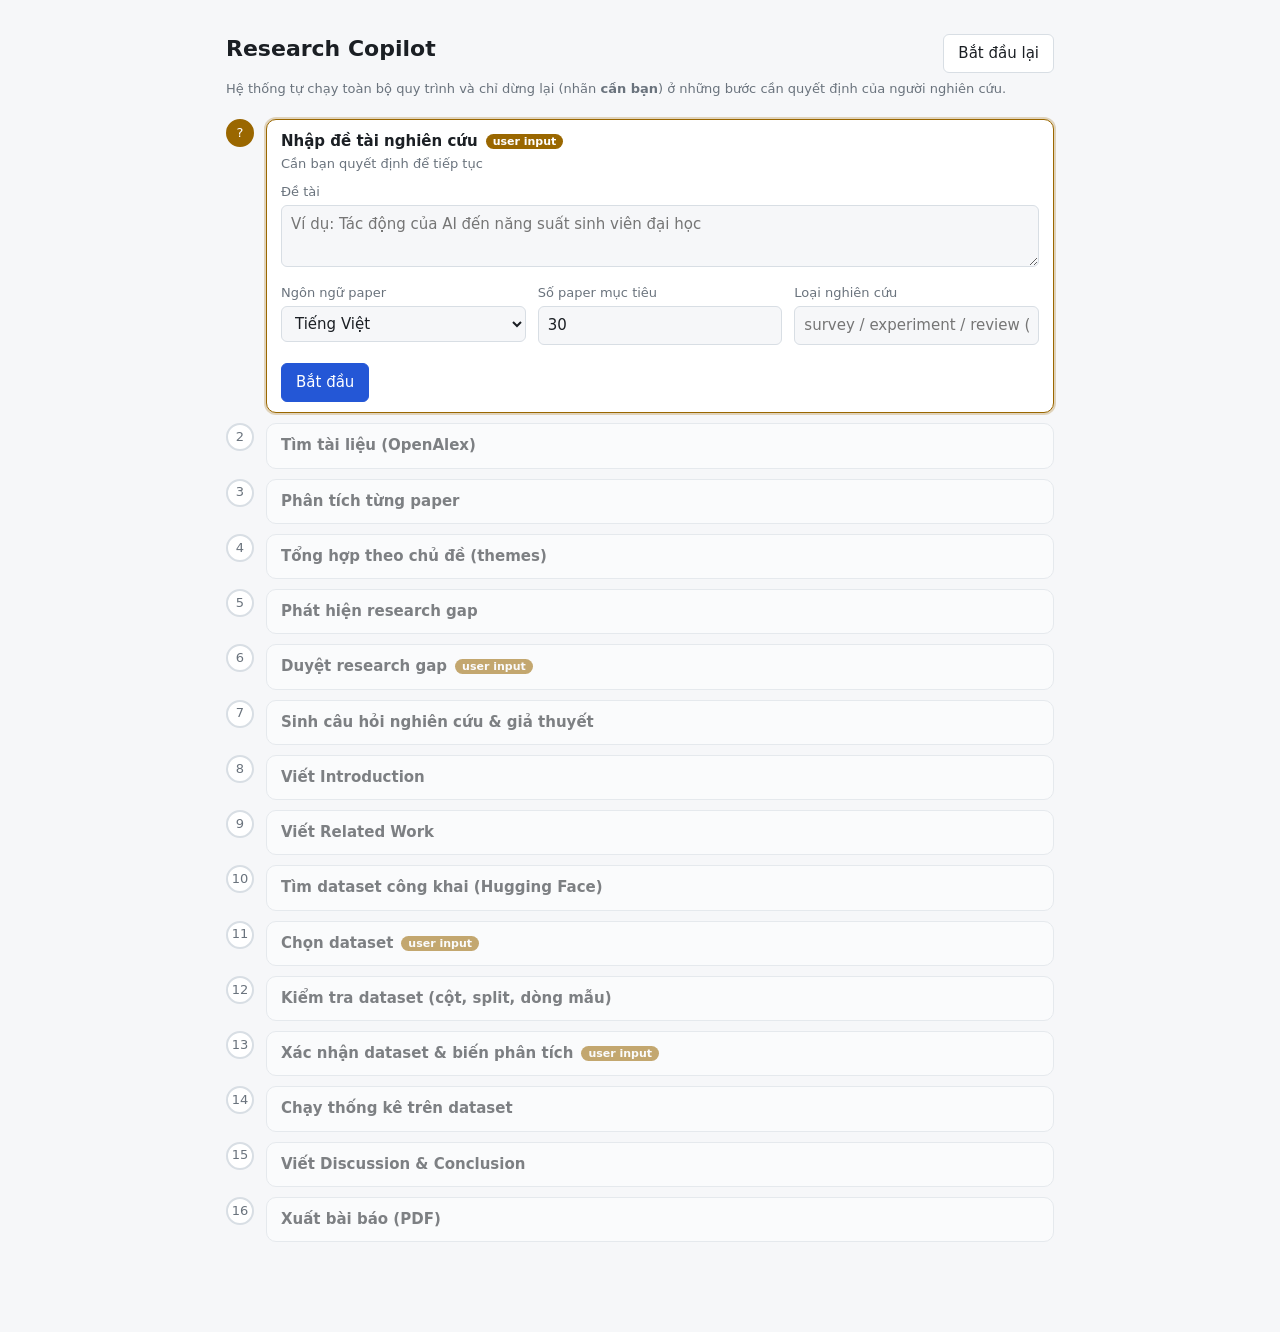
==== app/static/index.html @ b840e69b "search theo vùng + giới hạn thời gian tìm kiếm bài báo" ====
<!doctype html>
<html lang="vi">
<head>
<meta charset="utf-8">
<meta name="viewport" content="width=device-width, initial-scale=1">
<title>Research Copilot</title>
<style>
:root{--bg:#f6f7f9;--card:#fff;--tx:#1b1f24;--mut:#6a737d;--bd:#d8dee4;--ac:#2457d6;--ok:#1a7f37;--er:#cf222e;--wa:#9a6700;color-scheme:light}
@media(prefers-color-scheme:dark){:root{--bg:#0d1117;--card:#161b22;--tx:#e6edf3;--mut:#8b949e;--bd:#30363d;--ac:#6ea0ff;--ok:#3fb950;--er:#ff7b72;--wa:#d29922;color-scheme:dark}}
*{box-sizing:border-box}
body{margin:0;background:var(--bg);color:var(--tx);font:15px/1.55 system-ui,-apple-system,"Segoe UI",Roboto,sans-serif}
main{max-width:860px;margin:0 auto;padding:24px 16px 80px}
header{display:flex;justify-content:space-between;align-items:center;gap:12px;flex-wrap:wrap;margin-bottom:6px}
h1{font-size:22px;margin:0}
.sub{color:var(--mut);font-size:13px;margin:0 0 20px}
.step{display:flex;gap:12px;margin-bottom:10px}
.dot{flex:none;width:28px;height:28px;border-radius:50%;border:2px solid var(--bd);display:grid;place-items:center;font-size:13px;color:var(--mut);background:var(--card)}
.step.done .dot{background:var(--ok);border-color:var(--ok);color:#fff}
.step.run .dot{border-color:var(--ac);color:var(--ac);animation:pulse 1s infinite}
.step.wait .dot{background:var(--wa);border-color:var(--wa);color:#fff}
.step.err .dot{background:var(--er);border-color:var(--er);color:#fff}
@keyframes pulse{50%{opacity:.4}}
.card{flex:1;min-width:0;background:var(--card);border:1px solid var(--bd);border-radius:10px;padding:10px 14px}
.step.wait .card{border-color:var(--wa);box-shadow:0 0 0 2px color-mix(in srgb,var(--wa) 25%,transparent)}
.step.pending .card{opacity:.55}
.ttl{font-weight:600}
.tag{font-size:11px;font-weight:600;padding:1px 7px;border-radius:99px;margin-left:8px;background:var(--wa);color:#fff;vertical-align:1px}
.sum{color:var(--mut);font-size:13px}
.body{margin-top:8px}
.body:empty{display:none}
label{display:block;font-size:13px;color:var(--mut);margin:8px 0 3px}
input,select,textarea{width:100%;padding:7px 9px;border:1px solid var(--bd);border-radius:6px;background:var(--bg);color:var(--tx);font:inherit}
input[type=checkbox],input[type=radio]{width:auto;margin-right:6px}
button,.btn{display:inline-block;margin-top:10px;padding:7px 14px;border:1px solid var(--bd);border-radius:6px;background:var(--card);color:var(--tx);font:inherit;cursor:pointer;text-decoration:none}
button.pri,.btn{background:var(--ac);border-color:var(--ac);color:#fff}
button:disabled{opacity:.5;cursor:wait}
button+button{margin-left:8px}
.err{color:var(--er);font-size:13px;margin-top:8px;white-space:pre-wrap}
.warn{color:var(--wa);font-size:13px;margin-top:6px}
.opt{display:block;border:1px solid var(--bd);border-radius:8px;padding:8px 10px;margin:6px 0;cursor:pointer;color:var(--tx);font-size:14px}
.opt:has(input:checked){border-color:var(--ac);background:color-mix(in srgb,var(--ac) 8%,transparent)}
.opt small{display:block;color:var(--mut)}
details{margin-top:6px;font-size:13px}
summary{cursor:pointer;color:var(--ac)}
.pre{white-space:pre-wrap;margin-top:4px;color:var(--tx)}
.scroll{overflow-x:auto}
table{border-collapse:collapse;font-size:12px;margin-top:6px}
th,td{border:1px solid var(--bd);padding:3px 7px;text-align:left;white-space:nowrap;max-width:200px;overflow:hidden;text-overflow:ellipsis}
.row{display:flex;gap:12px;flex-wrap:wrap}.row>*{flex:1;min-width:160px}
ul{margin:4px 0;padding-left:20px}
</style>
</head>
<body>
<main>
  <header>
    <h1>Research Copilot</h1>
    <button id="reset">Bắt đầu lại</button>
  </header>
  <p class="sub">Hệ thống tự chạy toàn bộ quy trình và chỉ dừng lại (nhãn <b>cần bạn</b>) ở những bước cần quyết định của người nghiên cứu.</p>
  <div id="steps"></div>
</main>
<script>
const $ = s => document.querySelector(s);
const h = (tag, attrs = {}, ...kids) => {
  const e = document.createElement(tag);
  for (const [k, v] of Object.entries(attrs)) {
    if (k === 'class') e.className = v;
    else if (k.startsWith('on')) e[k] = v;
    else if (v !== false && v != null) e.setAttribute(k, v === true ? '' : v);
  }
  for (const c of kids.flat().filter(c => c !== false && c != null)) e.append(c.nodeType ? c : document.createTextNode(c));
  return e;
};
async function api(method, path, body) {
  const r = await fetch(path, { method, headers: body ? { 'Content-Type': 'application/json' } : {}, body: body ? JSON.stringify(body) : undefined });
  if (!r.ok) {
    let d; try { d = (await r.json()).detail } catch {}
    throw new Error(typeof d === 'string' ? d : (d ? JSON.stringify(d) : 'Lỗi HTTP ' + r.status));
  }
  return r;
}
const J = async (m, p, b) => (await api(m, p, b)).json();
const det = (title, text) => h('details', {}, h('summary', {}, title), h('div', { class: 'pre' }, text));
const lines = arr => h('ul', {}, arr.map(x => h('li', {}, x)));
function table(rows, cols) {
  return h('div', { class: 'scroll' }, h('table', {},
    h('tr', {}, cols.map(c => h('th', {}, c))),
    rows.map(r => h('tr', {}, cols.map(c => h('td', { title: String(r[c] ?? '') }, r[c] == null ? '' : typeof r[c] === 'object' ? JSON.stringify(r[c]) : String(r[c])))))));
}
// Chặn tại bước cần user: chạy fn khi bấm nút; lỗi thì hiện ngay tại chỗ, thành công thì mở khoá bước kế tiếp.
const gate = (box, label, fn) => new Promise(res => {
  const err = h('div', { class: 'err' });
  const b = h('button', { class: 'pri', onclick: async () => {
    b.disabled = true; err.textContent = '';
    try { res(await fn()) } catch (e) { err.textContent = e.message; b.disabled = false }
  } }, label);
  box.append(err, b);
});

const KEY = 'httm_state_v1';
let S = (() => { try { return JSON.parse(localStorage.getItem(KEY)) } catch { return null } })() || { i: 0, ctx: {}, sum: [] };
const save = () => { try { localStorage.setItem(KEY, JSON.stringify(S)) } catch {} };

// ------------------------------------------------------------------ STEPS
// input:true = dừng chờ người dùng. back = bước quay lại khi lỗi do lựa chọn của người dùng.
const STEPS = [
  { t: 'Nhập đề tài nghiên cứu', input: true, async run(c, box) {
    const topic = h('textarea', { rows: 2, placeholder: 'Ví dụ: Tác động của AI đến năng suất sinh viên đại học' }, c.topic || '');
    const lang = h('select', {}, h('option', { value: 'vi' }, 'Tiếng Việt'), h('option', { value: 'en' }, 'English'));
    const n = h('input', { type: 'number', min: 1, max: 500, value: 30 });
    const type = h('input', { placeholder: 'survey / experiment / review (tuỳ chọn)' });
    box.append(h('label', {}, 'Đề tài'), topic, h('div', { class: 'row' },
      h('div', {}, h('label', {}, 'Ngôn ngữ paper'), lang), h('div', {}, h('label', {}, 'Số paper mục tiêu'), n), h('div', {}, h('label', {}, 'Loại nghiên cứu'), type)));
    return gate(box, 'Bắt đầu', async () => {
      if (topic.value.trim().length < 5) throw new Error('Hãy nhập đề tài (ít nhất 5 ký tự).');
      const body = { topic: topic.value.trim(), language: lang.value, target_paper_count: +n.value || 30 };
      if (type.value.trim()) body.study_type = type.value.trim();
      const r = await J('POST', '/plan', body);
      Object.assign(c, { pid: r.id, topic: body.topic, plan: r.plan });
      box.replaceChildren(h('div', {}, 'Project #' + r.id + ' — từ khoá: ' + (r.plan.keywords || []).join(', ')));
      return 'Project #' + r.id;
    });
  } },
  { t: 'Tìm tài liệu (OpenAlex)', async run(c, box) {
    const r = await J('POST', '/search/' + c.pid);
    box.append(det('Danh sách paper', (r.papers || []).map(p => '• ' + p.title).join('\n')));
    return `Tìm thấy ${r.found}, lưu mới ${r.saved} paper`;
  } },
  { t: 'Phân tích từng paper', async run(c, box) {
    const r = await J('POST', '/analyze/' + c.pid);
    box.append(det('Phát hiện chính của từng paper', r.analyses.map(a => `• [${a.paper_id}] ${a.key_finding}`).join('\n')));
    return `${r.total_analyzed} paper đã phân tích (${r.fulltext_used} bằng full-text)`;
  } },
  { t: 'Tổng hợp theo chủ đề (themes)', async run(c, box) {
    const r = await J('POST', '/synthesize/' + c.pid);
    box.append(lines(r.themes.map(t => `${t.name} (${t.paper_ids.length} paper)`)));
    return r.themes.length + ' theme';
  } },
  { t: 'Phát hiện research gap', async run(c, box) {
    const r = await J('POST', `/synthesize/${c.pid}/gaps`);
    c.gaps = r.gaps;
    return r.gaps.length + ' gap được đề xuất';
  } },
  { t: 'Duyệt research gap', input: true, async run(c, box) {
    if (!c.gaps?.length) throw new Error('Không có gap nào được đề xuất. Hãy bấm "Bắt đầu lại" hoặc thử đề tài khác.');
    box.append(h('div', { class: 'warn' }, 'Chỉ gap bạn duyệt mới được dùng để sinh câu hỏi nghiên cứu. Hãy kiểm tra gap có thật hay chỉ là "chưa tìm thấy trong tập paper đã search".'));
    const radios = c.gaps.map(g => h('label', { class: 'opt' },
      h('input', { type: 'radio', name: 'gap', value: g.id }), h('b', {}, g.gap_type), ' — ' + g.description,
      h('small', {}, 'RQ gợi ý: ' + g.proposed_research_question), h('small', {}, 'Bằng chứng: paper ' + g.evidence_paper_ids.join(', '))));
    box.append(...radios);
    return gate(box, 'Duyệt gap đã chọn', async () => {
      const sel = box.querySelector('input[name=gap]:checked');
      if (!sel) throw new Error('Hãy chọn một gap.');
      await J('POST', `/synthesize/${c.pid}/gaps/${sel.value}/approve`);
      c.gapId = +sel.value;
      const g = c.gaps.find(x => x.id === c.gapId);
      box.replaceChildren(h('div', {}, 'Đã duyệt: ' + g.description));
      return 'Đã duyệt gap #' + c.gapId;
    });
  } },
  { t: 'Sinh câu hỏi nghiên cứu & giả thuyết', async run(c, box) {
    const r = await J('POST', '/research-questions/gap/' + c.gapId);
    const q = r.research_question;
    c.rqId = q.id; c.rq = q;
    box.append(h('div', {}, h('b', {}, 'RQ: '), q.rq_text),
      q.variables?.length ? lines(q.variables.map(v => `${v.name} (${v.role})`)) : '',
      q.hypotheses?.length ? lines(q.hypotheses.map(x => `${x.label}: ${x.statement}`)) : '');
    return 'RQ #' + q.id;
  } },
  { t: 'Viết Introduction', async run(c, box) {
    const r = (await J('POST', '/write/introduction/' + c.rqId)).introduction;
    box.append(det('Nội dung', [r.background, r.problem_statement, r.existing_knowledge, r.literature_limitation, r.research_gap_statement, r.research_question_statement, r.contribution_statement].join('\n\n')));
    if (r.citations_invalid?.length) box.append(h('div', { class: 'warn' }, 'Citation không có thật (sẽ bị xoá khi xuất): ' + r.citations_invalid.join(', ')));
    return `${r.citations_used.length} citation hợp lệ`;
  } },
  { t: 'Viết Related Work', async run(c, box) {
    const r = (await J('POST', '/write/related-work/' + c.rqId)).related_work;
    box.append(det('Nội dung', [...r.theme_paragraphs.map(t => t.theme_name + '\n' + t.paragraph), r.contradictions_paragraph, r.gap_paragraph].join('\n\n')));
    if (r.citations_invalid?.length) box.append(h('div', { class: 'warn' }, 'Citation không có thật (sẽ bị xoá khi xuất): ' + r.citations_invalid.join(', ')));
    return `${r.citations_used.length} citation hợp lệ`;
  } },
  { t: 'Tìm dataset công khai (Hugging Face)', async run(c, box) {
    const r = await J('POST', '/data-research/discover', { topic: c.topic, limit: 10 });
    c.datasets = r.datasets;
    return r.datasets.length + ' dataset ứng viên';
  } },
  { t: 'Chọn dataset', input: true, async run(c, box) {
    box.append(h('div', { class: 'warn' }, 'Điểm khớp chỉ dựa trên metadata, không đảm bảo nội dung phù hợp. Hãy xem mô tả và giấy phép.'));
    box.append(...c.datasets.map(d => h('label', { class: 'opt' },
      h('input', { type: 'radio', name: 'ds', value: d.dataset_id }), h('b', {}, d.dataset_id), ` (khớp ${d.topic_match_score}, ${d.downloads} lượt tải, license: ${d.license || 'không rõ'})`,
      h('small', {}, (d.description || '(không có mô tả)').slice(0, 300)), h('a', { href: d.dataset_url, target: '_blank', rel: 'noopener' }, 'Mở trên Hugging Face'))));
    const own = h('input', { placeholder: 'hoặc nhập thủ công: owner/dataset-name' });
    box.append(h('label', {}, 'Dataset khác'), own);
    return gate(box, 'Chọn dataset này', async () => {
      const sel = box.querySelector('input[name=ds]:checked');
      c.datasetId = own.value.trim() || sel?.value;
      if (!c.datasetId) throw new Error('Hãy chọn hoặc nhập một dataset.');
      box.replaceChildren(h('div', {}, 'Đã chọn: ' + c.datasetId));
      return c.datasetId;
    });
  } },
  { t: 'Kiểm tra dataset (cột, split, dòng mẫu)', back: 10, async run(c, box) {
    const r = await J('POST', '/data-research/inspect', { dataset_id: c.datasetId });
    c.insp = { splits: r.available_splits, columns: r.columns, preview: r.preview_rows.slice(0, 5), checklist: r.review_checklist, total: r.num_rows_total };
    return `${r.columns.length} cột, ${r.available_splits.length} split`;
  } },
  { t: 'Xác nhận dataset & biến phân tích', input: true, async run(c, box) {
    const I = c.insp, cols = I.columns.map(x => x.name);
    box.append(h('div', { class: 'warn' }, 'Kiểm tra trước khi phân tích:'), lines(I.checklist));
    if (c.rq?.variables?.length) box.append(h('div', { class: 'sum' }, 'Biến trong RQ: ' + c.rq.variables.map(v => `${v.name} (${v.role})`).join('; ')));
    box.append(h('b', {}, 'Dòng mẫu'), table(I.preview, cols.slice(0, 8)));
    const split = h('select', {}, I.splits.map((s, k) => h('option', { value: k }, `${s.config} / ${s.split} (${s.num_rows ?? '?'} dòng)`)));
    const opt = (none) => [h('option', { value: '' }, none), ...cols.map(x => h('option', { value: x }, x))];
    const target = h('select', {}, opt('— không chọn —')), group = h('select', {}, opt('— không chọn —'));
    const maxRows = h('input', { type: 'number', min: 100, max: 100000, value: 50000 });
    const preds = h('div', {}, cols.map(x => h('label', { class: 'opt' }, h('input', { type: 'checkbox', value: x }), x)));
    const ok = h('input', { type: 'checkbox' });
    box.append(h('label', {}, 'Split dùng để phân tích'), split,
      h('div', { class: 'row' }, h('div', {}, h('label', {}, 'Biến phụ thuộc (target)'), target), h('div', {}, h('label', {}, 'Biến nhóm (group)'), group), h('div', {}, h('label', {}, 'Số dòng tối đa'), maxRows)),
      h('label', {}, 'Biến giải thích cho hồi quy OLS (biến số, tối đa 10, tuỳ chọn)'), preds,
      h('label', { class: 'opt' }, ok, 'Tôi đã xem dataset, đồng ý chọn và hiểu đây là phân tích khám phá, không chứng minh nhân quả.'));
    return gate(box, 'Xác nhận và phân tích', async () => {
      if (!ok.checked) throw new Error('Hãy tick xác nhận trước khi phân tích.');
      const p = [...preds.querySelectorAll('input:checked')].map(x => x.value);
      if (p.length > 10) throw new Error('Chọn tối đa 10 biến giải thích.');
      const s = I.splits[+split.value];
      c.sel = { dataset_id: c.datasetId, config: s.config, split: s.split, confirm_dataset: true, max_rows: +maxRows.value || 50000, predictor_columns: p };
      if (target.value) c.sel.target_column = target.value;
      if (group.value) c.sel.group_column = group.value;
      box.replaceChildren(h('div', {}, `Đã xác nhận: ${c.datasetId} — ${s.config}/${s.split}`));
      return `${s.config}/${s.split}`;
    });
  } },
  { t: 'Chạy thống kê trên dataset', back: 12, async run(c, box) {
    c.analysis = await J('POST', '/data-research/analyze', c.sel);
    const o = c.analysis.overview;
    box.append(det('Results (bản nháp từ số liệu thật)', c.analysis.results_draft));
    return `${o.rows_analyzed.toLocaleString()} dòng, ${o.columns_count} cột`;
  } },
  { t: 'Viết Discussion & Conclusion', async run(c, box) {
    const d = (await J('POST', '/write/discussion/' + c.rqId, { analysis_result: c.analysis })).discussion;
    box.append(det('Conclusion', d.conclusion_paragraph), lines(d.hypothesis_assessments.map(a => `${a.label}: ${a.verdict}`)));
    if (d.numbers_unverified?.length) box.append(h('div', { class: 'warn' }, 'Số liệu chưa khớp kết quả phân tích — cần kiểm tra tay: ' + d.numbers_unverified.join(', ')));
    if (d.citations_invalid?.length) box.append(h('div', { class: 'warn' }, 'Citation không có thật (sẽ bị xoá khi xuất): ' + d.citations_invalid.join(', ')));
    return 'Đã viết xong';
  } },
  { t: 'Xuất bài báo (PDF)', async run(c, box) {
    const blob = await (await api('POST', '/export/paper/' + c.rqId)).blob();
    const a = h('a', { class: 'btn', href: URL.createObjectURL(blob), download: `research_paper_rq_${c.rqId}.pdf` }, 'Tải bài báo (PDF)');
    box.append(a, h('div', { class: 'sum' }, 'Xem trang cuối của PDF: "Ghi chú dành cho tác giả".'));
    a.click();
    return 'Hoàn tất';
  } },
];

// ------------------------------------------------------------------ ENGINE
const cards = STEPS.map((st, i) => {
  const dot = h('div', { class: 'dot' }, i + 1), ttl = h('span', { class: 'ttl' }, st.t), tag = st.input ? h('span', { class: 'tag' }, 'user input') : '';
  const sum = h('div', { class: 'sum' }), body = h('div', { class: 'body' });
  const el = h('div', { class: 'step pending' }, dot, h('div', { class: 'card' }, ttl, tag, sum, body));
  $('#steps').append(el);
  return { el, dot, sum, body };
});
function status(i, s, text) {
  const c = cards[i];
  c.el.className = 'step ' + s;
  c.dot.textContent = s === 'done' ? '✓' : s === 'err' ? '!' : s === 'wait' ? '?' : i + 1;
  if (text != null) c.sum.textContent = text;
}
STEPS.forEach((_, i) => { if (i < S.i) status(i, 'done', S.sum[i] || ''); });

let busy = false;
async function loop() {
  if (busy) return;
  busy = true;
  while (S.i < STEPS.length) {
    const i = S.i, st = STEPS[i], card = cards[i];
    status(i, st.input ? 'wait' : 'run', st.input ? 'Cần bạn quyết định để tiếp tục' : 'Đang chạy…');
    card.body.replaceChildren();
    card.el.scrollIntoView({ behavior: 'smooth', block: 'center' });
    try {
      const sum = await st.run(S.ctx, card.body);
      S.sum[i] = sum || '';
      status(i, 'done', S.sum[i]);
      S.i++; save();
    } catch (e) {
      status(i, 'err', 'Lỗi');
      const again = h('button', { class: 'pri', onclick: () => { busy = false; loop() } }, 'Thử lại');
      card.body.append(h('div', { class: 'err' }, e.message), again);
      if (st.back != null) card.body.append(h('button', { onclick: () => { S.i = st.back; save(); STEPS.forEach((_, k) => k >= S.i && status(k, 'pending', '')); busy = false; loop() } }, 'Quay lại bước chọn'));
      busy = false; return;
    }
  }
  busy = false;
  $('#steps').append(h('button', { class: 'pri', onclick: () => $('#reset').click() }, 'Bắt đầu nghiên cứu mới'));
}
$('#reset').onclick = () => { if (confirm('Xoá tiến trình hiện tại và bắt đầu lại?')) { try { localStorage.removeItem(KEY) } catch {} location.reload() } };
loop();
</script>
</body>
</html>
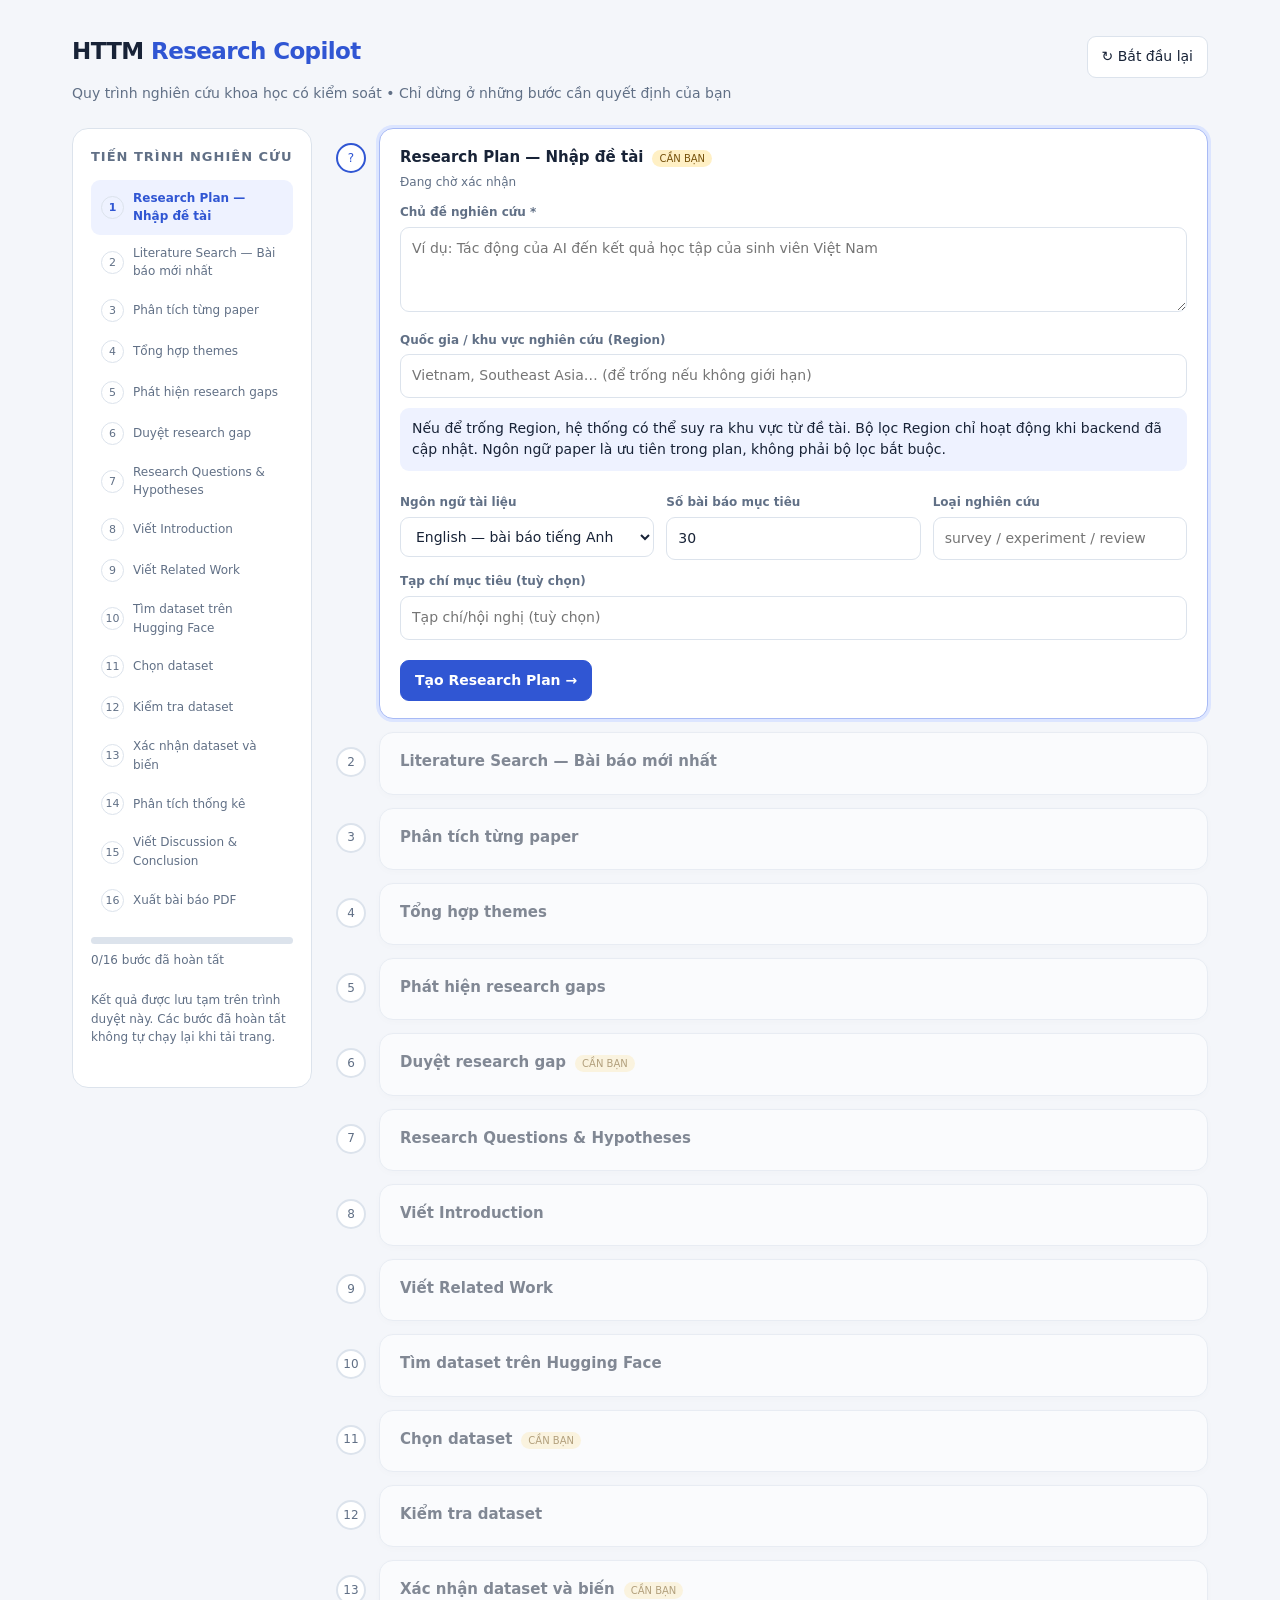
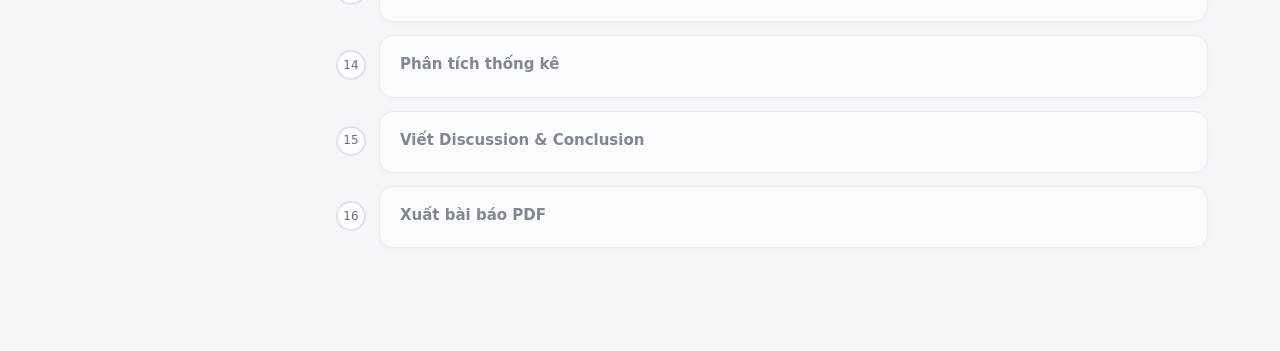
==== commit 13978d3d: "search update" ====
--- a/app/static/index.html
+++ b/app/static/index.html
@@ -1,301 +1,1118 @@
 <!doctype html>
 <html lang="vi">
-<head>
-<meta charset="utf-8">
-<meta name="viewport" content="width=device-width, initial-scale=1">
-<title>Research Copilot</title>
-<style>
-:root{--bg:#f6f7f9;--card:#fff;--tx:#1b1f24;--mut:#6a737d;--bd:#d8dee4;--ac:#2457d6;--ok:#1a7f37;--er:#cf222e;--wa:#9a6700;color-scheme:light}
-@media(prefers-color-scheme:dark){:root{--bg:#0d1117;--card:#161b22;--tx:#e6edf3;--mut:#8b949e;--bd:#30363d;--ac:#6ea0ff;--ok:#3fb950;--er:#ff7b72;--wa:#d29922;color-scheme:dark}}
-*{box-sizing:border-box}
-body{margin:0;background:var(--bg);color:var(--tx);font:15px/1.55 system-ui,-apple-system,"Segoe UI",Roboto,sans-serif}
-main{max-width:860px;margin:0 auto;padding:24px 16px 80px}
-header{display:flex;justify-content:space-between;align-items:center;gap:12px;flex-wrap:wrap;margin-bottom:6px}
-h1{font-size:22px;margin:0}
-.sub{color:var(--mut);font-size:13px;margin:0 0 20px}
-.step{display:flex;gap:12px;margin-bottom:10px}
-.dot{flex:none;width:28px;height:28px;border-radius:50%;border:2px solid var(--bd);display:grid;place-items:center;font-size:13px;color:var(--mut);background:var(--card)}
-.step.done .dot{background:var(--ok);border-color:var(--ok);color:#fff}
-.step.run .dot{border-color:var(--ac);color:var(--ac);animation:pulse 1s infinite}
-.step.wait .dot{background:var(--wa);border-color:var(--wa);color:#fff}
-.step.err .dot{background:var(--er);border-color:var(--er);color:#fff}
-@keyframes pulse{50%{opacity:.4}}
-.card{flex:1;min-width:0;background:var(--card);border:1px solid var(--bd);border-radius:10px;padding:10px 14px}
-.step.wait .card{border-color:var(--wa);box-shadow:0 0 0 2px color-mix(in srgb,var(--wa) 25%,transparent)}
-.step.pending .card{opacity:.55}
-.ttl{font-weight:600}
-.tag{font-size:11px;font-weight:600;padding:1px 7px;border-radius:99px;margin-left:8px;background:var(--wa);color:#fff;vertical-align:1px}
-.sum{color:var(--mut);font-size:13px}
-.body{margin-top:8px}
-.body:empty{display:none}
-label{display:block;font-size:13px;color:var(--mut);margin:8px 0 3px}
-input,select,textarea{width:100%;padding:7px 9px;border:1px solid var(--bd);border-radius:6px;background:var(--bg);color:var(--tx);font:inherit}
-input[type=checkbox],input[type=radio]{width:auto;margin-right:6px}
-button,.btn{display:inline-block;margin-top:10px;padding:7px 14px;border:1px solid var(--bd);border-radius:6px;background:var(--card);color:var(--tx);font:inherit;cursor:pointer;text-decoration:none}
-button.pri,.btn{background:var(--ac);border-color:var(--ac);color:#fff}
-button:disabled{opacity:.5;cursor:wait}
-button+button{margin-left:8px}
-.err{color:var(--er);font-size:13px;margin-top:8px;white-space:pre-wrap}
-.warn{color:var(--wa);font-size:13px;margin-top:6px}
-.opt{display:block;border:1px solid var(--bd);border-radius:8px;padding:8px 10px;margin:6px 0;cursor:pointer;color:var(--tx);font-size:14px}
-.opt:has(input:checked){border-color:var(--ac);background:color-mix(in srgb,var(--ac) 8%,transparent)}
-.opt small{display:block;color:var(--mut)}
-details{margin-top:6px;font-size:13px}
-summary{cursor:pointer;color:var(--ac)}
-.pre{white-space:pre-wrap;margin-top:4px;color:var(--tx)}
-.scroll{overflow-x:auto}
-table{border-collapse:collapse;font-size:12px;margin-top:6px}
-th,td{border:1px solid var(--bd);padding:3px 7px;text-align:left;white-space:nowrap;max-width:200px;overflow:hidden;text-overflow:ellipsis}
-.row{display:flex;gap:12px;flex-wrap:wrap}.row>*{flex:1;min-width:160px}
-ul{margin:4px 0;padding-left:20px}
-</style>
-</head>
-<body>
-<main>
-  <header>
-    <h1>Research Copilot</h1>
-    <button id="reset">Bắt đầu lại</button>
-  </header>
-  <p class="sub">Hệ thống tự chạy toàn bộ quy trình và chỉ dừng lại (nhãn <b>cần bạn</b>) ở những bước cần quyết định của người nghiên cứu.</p>
-  <div id="steps"></div>
-</main>
-<script>
-const $ = s => document.querySelector(s);
-const h = (tag, attrs = {}, ...kids) => {
-  const e = document.createElement(tag);
-  for (const [k, v] of Object.entries(attrs)) {
-    if (k === 'class') e.className = v;
-    else if (k.startsWith('on')) e[k] = v;
-    else if (v !== false && v != null) e.setAttribute(k, v === true ? '' : v);
-  }
-  for (const c of kids.flat().filter(c => c !== false && c != null)) e.append(c.nodeType ? c : document.createTextNode(c));
-  return e;
-};
-async function api(method, path, body) {
-  const r = await fetch(path, { method, headers: body ? { 'Content-Type': 'application/json' } : {}, body: body ? JSON.stringify(body) : undefined });
-  if (!r.ok) {
-    let d; try { d = (await r.json()).detail } catch {}
-    throw new Error(typeof d === 'string' ? d : (d ? JSON.stringify(d) : 'Lỗi HTTP ' + r.status));
-  }
-  return r;
-}
-const J = async (m, p, b) => (await api(m, p, b)).json();
-const det = (title, text) => h('details', {}, h('summary', {}, title), h('div', { class: 'pre' }, text));
-const lines = arr => h('ul', {}, arr.map(x => h('li', {}, x)));
-function table(rows, cols) {
-  return h('div', { class: 'scroll' }, h('table', {},
-    h('tr', {}, cols.map(c => h('th', {}, c))),
-    rows.map(r => h('tr', {}, cols.map(c => h('td', { title: String(r[c] ?? '') }, r[c] == null ? '' : typeof r[c] === 'object' ? JSON.stringify(r[c]) : String(r[c])))))));
-}
-// Chặn tại bước cần user: chạy fn khi bấm nút; lỗi thì hiện ngay tại chỗ, thành công thì mở khoá bước kế tiếp.
-const gate = (box, label, fn) => new Promise(res => {
-  const err = h('div', { class: 'err' });
-  const b = h('button', { class: 'pri', onclick: async () => {
-    b.disabled = true; err.textContent = '';
-    try { res(await fn()) } catch (e) { err.textContent = e.message; b.disabled = false }
-  } }, label);
-  box.append(err, b);
-});
-
-const KEY = 'httm_state_v1';
-let S = (() => { try { return JSON.parse(localStorage.getItem(KEY)) } catch { return null } })() || { i: 0, ctx: {}, sum: [] };
-const save = () => { try { localStorage.setItem(KEY, JSON.stringify(S)) } catch {} };
-
-// ------------------------------------------------------------------ STEPS
-// input:true = dừng chờ người dùng. back = bước quay lại khi lỗi do lựa chọn của người dùng.
-const STEPS = [
-  { t: 'Nhập đề tài nghiên cứu', input: true, async run(c, box) {
-    const topic = h('textarea', { rows: 2, placeholder: 'Ví dụ: Tác động của AI đến năng suất sinh viên đại học' }, c.topic || '');
-    const lang = h('select', {}, h('option', { value: 'vi' }, 'Tiếng Việt'), h('option', { value: 'en' }, 'English'));
-    const n = h('input', { type: 'number', min: 1, max: 500, value: 30 });
-    const type = h('input', { placeholder: 'survey / experiment / review (tuỳ chọn)' });
-    box.append(h('label', {}, 'Đề tài'), topic, h('div', { class: 'row' },
-      h('div', {}, h('label', {}, 'Ngôn ngữ paper'), lang), h('div', {}, h('label', {}, 'Số paper mục tiêu'), n), h('div', {}, h('label', {}, 'Loại nghiên cứu'), type)));
-    return gate(box, 'Bắt đầu', async () => {
-      if (topic.value.trim().length < 5) throw new Error('Hãy nhập đề tài (ít nhất 5 ký tự).');
-      const body = { topic: topic.value.trim(), language: lang.value, target_paper_count: +n.value || 30 };
-      if (type.value.trim()) body.study_type = type.value.trim();
-      const r = await J('POST', '/plan', body);
-      Object.assign(c, { pid: r.id, topic: body.topic, plan: r.plan });
-      box.replaceChildren(h('div', {}, 'Project #' + r.id + ' — từ khoá: ' + (r.plan.keywords || []).join(', ')));
-      return 'Project #' + r.id;
-    });
-  } },
-  { t: 'Tìm tài liệu (OpenAlex)', async run(c, box) {
-    const r = await J('POST', '/search/' + c.pid);
-    box.append(det('Danh sách paper', (r.papers || []).map(p => '• ' + p.title).join('\n')));
-    return `Tìm thấy ${r.found}, lưu mới ${r.saved} paper`;
-  } },
-  { t: 'Phân tích từng paper', async run(c, box) {
-    const r = await J('POST', '/analyze/' + c.pid);
-    box.append(det('Phát hiện chính của từng paper', r.analyses.map(a => `• [${a.paper_id}] ${a.key_finding}`).join('\n')));
-    return `${r.total_analyzed} paper đã phân tích (${r.fulltext_used} bằng full-text)`;
-  } },
-  { t: 'Tổng hợp theo chủ đề (themes)', async run(c, box) {
-    const r = await J('POST', '/synthesize/' + c.pid);
-    box.append(lines(r.themes.map(t => `${t.name} (${t.paper_ids.length} paper)`)));
-    return r.themes.length + ' theme';
-  } },
-  { t: 'Phát hiện research gap', async run(c, box) {
-    const r = await J('POST', `/synthesize/${c.pid}/gaps`);
-    c.gaps = r.gaps;
-    return r.gaps.length + ' gap được đề xuất';
-  } },
-  { t: 'Duyệt research gap', input: true, async run(c, box) {
-    if (!c.gaps?.length) throw new Error('Không có gap nào được đề xuất. Hãy bấm "Bắt đầu lại" hoặc thử đề tài khác.');
-    box.append(h('div', { class: 'warn' }, 'Chỉ gap bạn duyệt mới được dùng để sinh câu hỏi nghiên cứu. Hãy kiểm tra gap có thật hay chỉ là "chưa tìm thấy trong tập paper đã search".'));
-    const radios = c.gaps.map(g => h('label', { class: 'opt' },
-      h('input', { type: 'radio', name: 'gap', value: g.id }), h('b', {}, g.gap_type), ' — ' + g.description,
-      h('small', {}, 'RQ gợi ý: ' + g.proposed_research_question), h('small', {}, 'Bằng chứng: paper ' + g.evidence_paper_ids.join(', '))));
-    box.append(...radios);
-    return gate(box, 'Duyệt gap đã chọn', async () => {
-      const sel = box.querySelector('input[name=gap]:checked');
-      if (!sel) throw new Error('Hãy chọn một gap.');
-      await J('POST', `/synthesize/${c.pid}/gaps/${sel.value}/approve`);
-      c.gapId = +sel.value;
-      const g = c.gaps.find(x => x.id === c.gapId);
-      box.replaceChildren(h('div', {}, 'Đã duyệt: ' + g.description));
-      return 'Đã duyệt gap #' + c.gapId;
-    });
-  } },
-  { t: 'Sinh câu hỏi nghiên cứu & giả thuyết', async run(c, box) {
-    const r = await J('POST', '/research-questions/gap/' + c.gapId);
-    const q = r.research_question;
-    c.rqId = q.id; c.rq = q;
-    box.append(h('div', {}, h('b', {}, 'RQ: '), q.rq_text),
-      q.variables?.length ? lines(q.variables.map(v => `${v.name} (${v.role})`)) : '',
-      q.hypotheses?.length ? lines(q.hypotheses.map(x => `${x.label}: ${x.statement}`)) : '');
-    return 'RQ #' + q.id;
-  } },
-  { t: 'Viết Introduction', async run(c, box) {
-    const r = (await J('POST', '/write/introduction/' + c.rqId)).introduction;
-    box.append(det('Nội dung', [r.background, r.problem_statement, r.existing_knowledge, r.literature_limitation, r.research_gap_statement, r.research_question_statement, r.contribution_statement].join('\n\n')));
-    if (r.citations_invalid?.length) box.append(h('div', { class: 'warn' }, 'Citation không có thật (sẽ bị xoá khi xuất): ' + r.citations_invalid.join(', ')));
-    return `${r.citations_used.length} citation hợp lệ`;
-  } },
-  { t: 'Viết Related Work', async run(c, box) {
-    const r = (await J('POST', '/write/related-work/' + c.rqId)).related_work;
-    box.append(det('Nội dung', [...r.theme_paragraphs.map(t => t.theme_name + '\n' + t.paragraph), r.contradictions_paragraph, r.gap_paragraph].join('\n\n')));
-    if (r.citations_invalid?.length) box.append(h('div', { class: 'warn' }, 'Citation không có thật (sẽ bị xoá khi xuất): ' + r.citations_invalid.join(', ')));
-    return `${r.citations_used.length} citation hợp lệ`;
-  } },
-  { t: 'Tìm dataset công khai (Hugging Face)', async run(c, box) {
-    const r = await J('POST', '/data-research/discover', { topic: c.topic, limit: 10 });
-    c.datasets = r.datasets;
-    return r.datasets.length + ' dataset ứng viên';
-  } },
-  { t: 'Chọn dataset', input: true, async run(c, box) {
-    box.append(h('div', { class: 'warn' }, 'Điểm khớp chỉ dựa trên metadata, không đảm bảo nội dung phù hợp. Hãy xem mô tả và giấy phép.'));
-    box.append(...c.datasets.map(d => h('label', { class: 'opt' },
-      h('input', { type: 'radio', name: 'ds', value: d.dataset_id }), h('b', {}, d.dataset_id), ` (khớp ${d.topic_match_score}, ${d.downloads} lượt tải, license: ${d.license || 'không rõ'})`,
-      h('small', {}, (d.description || '(không có mô tả)').slice(0, 300)), h('a', { href: d.dataset_url, target: '_blank', rel: 'noopener' }, 'Mở trên Hugging Face'))));
-    const own = h('input', { placeholder: 'hoặc nhập thủ công: owner/dataset-name' });
-    box.append(h('label', {}, 'Dataset khác'), own);
-    return gate(box, 'Chọn dataset này', async () => {
-      const sel = box.querySelector('input[name=ds]:checked');
-      c.datasetId = own.value.trim() || sel?.value;
-      if (!c.datasetId) throw new Error('Hãy chọn hoặc nhập một dataset.');
-      box.replaceChildren(h('div', {}, 'Đã chọn: ' + c.datasetId));
-      return c.datasetId;
-    });
-  } },
-  { t: 'Kiểm tra dataset (cột, split, dòng mẫu)', back: 10, async run(c, box) {
-    const r = await J('POST', '/data-research/inspect', { dataset_id: c.datasetId });
-    c.insp = { splits: r.available_splits, columns: r.columns, preview: r.preview_rows.slice(0, 5), checklist: r.review_checklist, total: r.num_rows_total };
-    return `${r.columns.length} cột, ${r.available_splits.length} split`;
-  } },
-  { t: 'Xác nhận dataset & biến phân tích', input: true, async run(c, box) {
-    const I = c.insp, cols = I.columns.map(x => x.name);
-    box.append(h('div', { class: 'warn' }, 'Kiểm tra trước khi phân tích:'), lines(I.checklist));
-    if (c.rq?.variables?.length) box.append(h('div', { class: 'sum' }, 'Biến trong RQ: ' + c.rq.variables.map(v => `${v.name} (${v.role})`).join('; ')));
-    box.append(h('b', {}, 'Dòng mẫu'), table(I.preview, cols.slice(0, 8)));
-    const split = h('select', {}, I.splits.map((s, k) => h('option', { value: k }, `${s.config} / ${s.split} (${s.num_rows ?? '?'} dòng)`)));
-    const opt = (none) => [h('option', { value: '' }, none), ...cols.map(x => h('option', { value: x }, x))];
-    const target = h('select', {}, opt('— không chọn —')), group = h('select', {}, opt('— không chọn —'));
-    const maxRows = h('input', { type: 'number', min: 100, max: 100000, value: 50000 });
-    const preds = h('div', {}, cols.map(x => h('label', { class: 'opt' }, h('input', { type: 'checkbox', value: x }), x)));
-    const ok = h('input', { type: 'checkbox' });
-    box.append(h('label', {}, 'Split dùng để phân tích'), split,
-      h('div', { class: 'row' }, h('div', {}, h('label', {}, 'Biến phụ thuộc (target)'), target), h('div', {}, h('label', {}, 'Biến nhóm (group)'), group), h('div', {}, h('label', {}, 'Số dòng tối đa'), maxRows)),
-      h('label', {}, 'Biến giải thích cho hồi quy OLS (biến số, tối đa 10, tuỳ chọn)'), preds,
-      h('label', { class: 'opt' }, ok, 'Tôi đã xem dataset, đồng ý chọn và hiểu đây là phân tích khám phá, không chứng minh nhân quả.'));
-    return gate(box, 'Xác nhận và phân tích', async () => {
-      if (!ok.checked) throw new Error('Hãy tick xác nhận trước khi phân tích.');
-      const p = [...preds.querySelectorAll('input:checked')].map(x => x.value);
-      if (p.length > 10) throw new Error('Chọn tối đa 10 biến giải thích.');
-      const s = I.splits[+split.value];
-      c.sel = { dataset_id: c.datasetId, config: s.config, split: s.split, confirm_dataset: true, max_rows: +maxRows.value || 50000, predictor_columns: p };
-      if (target.value) c.sel.target_column = target.value;
-      if (group.value) c.sel.group_column = group.value;
-      box.replaceChildren(h('div', {}, `Đã xác nhận: ${c.datasetId} — ${s.config}/${s.split}`));
-      return `${s.config}/${s.split}`;
-    });
-  } },
-  { t: 'Chạy thống kê trên dataset', back: 12, async run(c, box) {
-    c.analysis = await J('POST', '/data-research/analyze', c.sel);
-    const o = c.analysis.overview;
-    box.append(det('Results (bản nháp từ số liệu thật)', c.analysis.results_draft));
-    return `${o.rows_analyzed.toLocaleString()} dòng, ${o.columns_count} cột`;
-  } },
-  { t: 'Viết Discussion & Conclusion', async run(c, box) {
-    const d = (await J('POST', '/write/discussion/' + c.rqId, { analysis_result: c.analysis })).discussion;
-    box.append(det('Conclusion', d.conclusion_paragraph), lines(d.hypothesis_assessments.map(a => `${a.label}: ${a.verdict}`)));
-    if (d.numbers_unverified?.length) box.append(h('div', { class: 'warn' }, 'Số liệu chưa khớp kết quả phân tích — cần kiểm tra tay: ' + d.numbers_unverified.join(', ')));
-    if (d.citations_invalid?.length) box.append(h('div', { class: 'warn' }, 'Citation không có thật (sẽ bị xoá khi xuất): ' + d.citations_invalid.join(', ')));
-    return 'Đã viết xong';
-  } },
-  { t: 'Xuất bài báo (PDF)', async run(c, box) {
-    const blob = await (await api('POST', '/export/paper/' + c.rqId)).blob();
-    const a = h('a', { class: 'btn', href: URL.createObjectURL(blob), download: `research_paper_rq_${c.rqId}.pdf` }, 'Tải bài báo (PDF)');
-    box.append(a, h('div', { class: 'sum' }, 'Xem trang cuối của PDF: "Ghi chú dành cho tác giả".'));
-    a.click();
-    return 'Hoàn tất';
-  } },
-];
-
-// ------------------------------------------------------------------ ENGINE
-const cards = STEPS.map((st, i) => {
-  const dot = h('div', { class: 'dot' }, i + 1), ttl = h('span', { class: 'ttl' }, st.t), tag = st.input ? h('span', { class: 'tag' }, 'user input') : '';
-  const sum = h('div', { class: 'sum' }), body = h('div', { class: 'body' });
-  const el = h('div', { class: 'step pending' }, dot, h('div', { class: 'card' }, ttl, tag, sum, body));
-  $('#steps').append(el);
-  return { el, dot, sum, body };
-});
-function status(i, s, text) {
-  const c = cards[i];
-  c.el.className = 'step ' + s;
-  c.dot.textContent = s === 'done' ? '✓' : s === 'err' ? '!' : s === 'wait' ? '?' : i + 1;
-  if (text != null) c.sum.textContent = text;
-}
-STEPS.forEach((_, i) => { if (i < S.i) status(i, 'done', S.sum[i] || ''); });
-
-let busy = false;
-async function loop() {
-  if (busy) return;
-  busy = true;
-  while (S.i < STEPS.length) {
-    const i = S.i, st = STEPS[i], card = cards[i];
-    status(i, st.input ? 'wait' : 'run', st.input ? 'Cần bạn quyết định để tiếp tục' : 'Đang chạy…');
-    card.body.replaceChildren();
-    card.el.scrollIntoView({ behavior: 'smooth', block: 'center' });
-    try {
-      const sum = await st.run(S.ctx, card.body);
-      S.sum[i] = sum || '';
-      status(i, 'done', S.sum[i]);
-      S.i++; save();
-    } catch (e) {
-      status(i, 'err', 'Lỗi');
-      const again = h('button', { class: 'pri', onclick: () => { busy = false; loop() } }, 'Thử lại');
-      card.body.append(h('div', { class: 'err' }, e.message), again);
-      if (st.back != null) card.body.append(h('button', { onclick: () => { S.i = st.back; save(); STEPS.forEach((_, k) => k >= S.i && status(k, 'pending', '')); busy = false; loop() } }, 'Quay lại bước chọn'));
-      busy = false; return;
-    }
-  }
-  busy = false;
-  $('#steps').append(h('button', { class: 'pri', onclick: () => $('#reset').click() }, 'Bắt đầu nghiên cứu mới'));
-}
-$('#reset').onclick = () => { if (confirm('Xoá tiến trình hiện tại và bắt đầu lại?')) { try { localStorage.removeItem(KEY) } catch {} location.reload() } };
-loop();
-</script>
-</body>
-</html>+  <head>
+    <meta charset="utf-8">
+    <meta name="viewport" content="width=device-width, initial-scale=1">
+    <title>
+      HTTM | Research Copilot
+    </title>
+    <style>
+      :root {
+        font-family: Inter, system-ui, -apple-system, 'Segoe UI', sans-serif;
+        color-scheme: light;
+        --bg: #f4f6fa;
+        --surface: #fff;
+        --ink: #182337;
+        --muted: #617086;
+        --line: #dce3ec;
+        --primary: #3056d3;
+        --soft: #eef2ff;
+        --green: #15803d;
+        --amber: #b7791f;
+        --red: #c53030
+      }
+
+      * {
+        box-sizing: border-box
+      }
+
+      body {
+        margin: 0;
+        background: var(--bg);
+        color: var(--ink);
+        font-size: 14px;
+        line-height: 1.55
+      }
+
+      button,
+      input,
+      select,
+      textarea {
+        font: inherit
+      }
+
+      button {
+        cursor: pointer
+      }
+
+      button:disabled {
+        opacity: .55;
+        cursor: wait
+      }
+
+      .shell {
+        max-width: 1180px;
+        margin: auto;
+        padding: 26px 22px 90px
+      }
+
+      .top {
+        display: flex;
+        justify-content: space-between;
+        align-items: center;
+        gap: 16px;
+        flex-wrap: wrap
+      }
+
+      .brand {
+        font-size: 23px;
+        font-weight: 800;
+        letter-spacing: -.6px
+      }
+
+      .brand span {
+        color: var(--primary)
+      }
+
+      .sub {
+        color: var(--muted);
+        margin: 5px 0 24px
+      }
+
+      .layout {
+        display: grid;
+        grid-template-columns: 240px minmax(0, 1fr);
+        gap: 24px;
+        align-items: start
+      }
+
+      .side {
+        position: sticky;
+        top: 20px;
+        background: var(--surface);
+        border: 1px solid var(--line);
+        border-radius: 16px;
+        padding: 18px
+      }
+
+      .side h2 {
+        font-size: 13px;
+        margin: 0 0 12px;
+        color: var(--muted);
+        text-transform: uppercase;
+        letter-spacing: 1px
+      }
+
+      .navitem {
+        padding: 9px 10px;
+        border-radius: 9px;
+        color: var(--muted);
+        font-size: 12px;
+        display: flex;
+        gap: 9px;
+        align-items: center
+      }
+
+      .navitem.active {
+        background: var(--soft);
+        color: var(--primary);
+        font-weight: 700
+      }
+
+      .navitem.done {
+        color: var(--green)
+      }
+
+      .navnum {
+        display: grid;
+        place-items: center;
+        flex: none;
+        width: 23px;
+        height: 23px;
+        border: 1px solid var(--line);
+        border-radius: 50%;
+        font-size: 11px
+      }
+
+      .navitem.done .navnum {
+        background: var(--green);
+        color: white;
+        border-color: var(--green)
+      }
+
+      .progress {
+        height: 7px;
+        background: var(--line);
+        border-radius: 8px;
+        overflow: hidden;
+        margin: 16px 0 7px
+      }
+
+      .progress>div {
+        height: 100%;
+        width: 0;
+        background: var(--primary);
+        transition: width .25s
+      }
+
+      .progress-label {
+        font-size: 12px;
+        color: var(--muted)
+      }
+
+      .step {
+        display: flex;
+        gap: 13px;
+        margin-bottom: 13px
+      }
+
+      .dot {
+        flex: none;
+        display: grid;
+        place-items: center;
+        width: 30px;
+        height: 30px;
+        border-radius: 50%;
+        background: white;
+        border: 2px solid var(--line);
+        color: var(--muted);
+        font-size: 12px;
+        margin-top: 15px
+      }
+
+      .step.done .dot {
+        background: var(--green);
+        color: white;
+        border-color: var(--green)
+      }
+
+      .step.run .dot,
+      .step.wait .dot {
+        border-color: var(--primary);
+        color: var(--primary)
+      }
+
+      .step.err .dot {
+        background: var(--red);
+        color: white;
+        border-color: var(--red)
+      }
+
+      .card {
+        flex: 1;
+        min-width: 0;
+        border: 1px solid var(--line);
+        border-radius: 14px;
+        background: var(--surface);
+        padding: 17px 20px;
+        box-shadow: 0 2px 9px #1a305009
+      }
+
+      .step.pending .card {
+        opacity: .52
+      }
+
+      .step.wait .card,
+      .step.run .card {
+        border-color: #a8baf5;
+        box-shadow: 0 0 0 3px #dce5ff
+      }
+
+      .ttl {
+        font-weight: 750;
+        font-size: 15px
+      }
+
+      .tag {
+        font-size: 10px;
+        color: #76510b;
+        background: #fff0c5;
+        padding: 3px 7px;
+        border-radius: 12px;
+        margin-left: 9px
+      }
+
+      .sum {
+        color: var(--muted);
+        font-size: 12px;
+        margin-top: 3px
+      }
+
+      .body {
+        margin-top: 12px
+      }
+
+      .body:empty {
+        display: none
+      }
+
+      label.field {
+        display: block;
+        font-size: 12px;
+        font-weight: 650;
+        color: var(--muted);
+        margin: 12px 0 5px
+      }
+
+      input:not([type=checkbox]):not([type=radio]),
+      select,
+      textarea {
+        width: 100%;
+        border: 1px solid var(--line);
+        border-radius: 9px;
+        padding: 10px 11px;
+        background: white;
+        color: var(--ink);
+        outline: none
+      }
+
+      input:focus,
+      select:focus,
+      textarea:focus {
+        border-color: var(--primary);
+        box-shadow: 0 0 0 3px #3056d318
+      }
+
+      textarea {
+        resize: vertical;
+        min-height: 85px
+      }
+
+      .row {
+        display: grid;
+        grid-template-columns: repeat(2, minmax(0, 1fr));
+        gap: 12px
+      }
+
+      .row.three {
+        grid-template-columns: repeat(3, minmax(0, 1fr))
+      }
+
+      .btn,
+      button {
+        border: 1px solid var(--line);
+        border-radius: 9px;
+        background: white;
+        color: var(--ink);
+        padding: 9px 14px;
+        text-decoration: none;
+        display: inline-block;
+        margin-top: 10px
+      }
+
+      .btn.primary,
+      button.primary {
+        background: var(--primary);
+        border-color: var(--primary);
+        color: white;
+        font-weight: 650
+      }
+
+      button+button {
+        margin-left: 8px
+      }
+
+      .error {
+        color: var(--red);
+        white-space: pre-wrap;
+        margin-top: 10px
+      }
+
+      .warning {
+        background: #fff9e9;
+        border: 1px solid #f3d9a3;
+        color: #815b14;
+        border-radius: 9px;
+        padding: 10px 12px;
+        margin: 10px 0
+      }
+
+      .info {
+        background: var(--soft);
+        padding: 10px 12px;
+        border-radius: 9px;
+        margin: 10px 0
+      }
+
+      .option {
+        display: block;
+        border: 1px solid var(--line);
+        padding: 12px;
+        border-radius: 10px;
+        margin: 9px 0;
+        cursor: pointer
+      }
+
+      .option:has(input:checked) {
+        border-color: var(--primary);
+        background: var(--soft)
+      }
+
+      .option small {
+        display: block;
+        color: var(--muted);
+        margin: 3px 0 0 24px
+      }
+
+      .option input {
+        margin-right: 8px
+      }
+
+      details {
+        border: 1px solid var(--line);
+        border-radius: 9px;
+        margin: 9px 0;
+        padding: 10px
+      }
+
+      summary {
+        cursor: pointer;
+        color: var(--primary);
+        font-weight: 650
+      }
+
+      .pre {
+        white-space: pre-wrap;
+        overflow-wrap: anywhere;
+        margin-top: 10px
+      }
+
+      .scroll {
+        overflow: auto;
+        max-width: 100%
+      }
+
+      table {
+        border-collapse: collapse;
+        font-size: 12px;
+        min-width: 520px
+      }
+
+      th,
+      td {
+        border-bottom: 1px solid var(--line);
+        padding: 8px;
+        text-align: left;
+        vertical-align: top
+      }
+
+      th {
+        background: #f7f9fc
+      }
+
+      .papers {
+        display: grid;
+        gap: 9px;
+        margin-top: 12px
+      }
+
+      .paper {
+        padding: 12px;
+        border: 1px solid var(--line);
+        border-radius: 10px
+      }
+
+      .paper strong {
+        display: block
+      }
+
+      .paper small {
+        display: block;
+        color: var(--muted);
+        margin: 3px 0
+      }
+
+      .paper a {
+        color: var(--primary)
+      }
+
+      .pill {
+        display: inline-block;
+        background: var(--soft);
+        color: var(--primary);
+        border-radius: 14px;
+        padding: 2px 7px;
+        font-size: 11px;
+        margin: 4px 5px 0 0
+      }
+
+      .muted {
+        color: var(--muted)
+      }
+
+      ul {
+        padding-left: 20px
+      }
+
+      .footer {
+        color: var(--muted);
+        font-size: 12px;
+        margin: 22px 0
+      }
+
+      @media(max-width:850px) {
+        .layout {
+          grid-template-columns: 1fr
+        }
+
+        .side {
+          position: static
+        }
+
+        .side nav {
+          display: grid;
+          grid-template-columns: repeat(2, minmax(0, 1fr))
+        }
+      }
+
+      @media(max-width:520px) {
+        .shell {
+          padding: 16px 12px 60px
+        }
+
+        .side nav {
+          grid-template-columns: 1fr
+        }
+
+        .row,
+        .row.three {
+          grid-template-columns: 1fr
+        }
+
+        .card {
+          padding: 13px
+        }
+
+        .brand {
+          font-size: 20px
+        }
+      }
+    </style>
+  </head>
+  <body>
+    <div class="shell">
+      <div class="top">
+        <div class="brand">
+          HTTM
+          <span>
+            Research Copilot
+          </span>
+        </div>
+        <button id="reset">
+          ↻ Bắt đầu lại
+        </button>
+      </div>
+      <p class="sub">
+        Quy trình nghiên cứu khoa học có kiểm soát • Chỉ dừng ở những bước cần quyết định của bạn
+      </p>
+      <div class="layout">
+        <aside class="side">
+          <h2>
+            Tiến trình nghiên cứu
+          </h2>
+          <nav id="nav">
+          </nav>
+          <div class="progress">
+            <div id="bar">
+            </div>
+          </div>
+          <div id="progress-label" class="progress-label">
+          </div>
+          <p class="footer">
+            Kết quả được lưu tạm trên trình duyệt này. Các bước đã hoàn tất không tự chạy lại khi tải trang.
+          </p>
+        </aside>
+        <main id="steps">
+        </main>
+      </div>
+    </div>
+    <script>
+      'use strict';
+      const $ = s => document.querySelector(s);
+
+      function el(tag, attrs = {}, ...children) {
+        const e = document.createElement(tag);
+        for (const [k, v] of Object.entries(attrs)) {
+          if (k === 'class') e.className = v;
+          else if (k === 'onclick') e.onclick = v;
+          else if (k === 'value' && ['input', 'textarea', 'select'].includes(tag)) e.value = v;
+          else if (v !== null && v !== undefined && v !== false) e.setAttribute(k, v === true ? '' :
+            String(v))
+        }
+        for (const child of children.flat()) {
+          if (child === null || child === undefined || child === false) continue;
+          e.append(child instanceof Node ? child : document.createTextNode(String(child)))
+        }
+        return e
+      }
+      const field = (name, node) => el('div', {}, el('label', {
+        class: 'field'
+      }, name), node);
+      const note = (s, kind = 'info') => el('div', {
+        class: kind
+      }, s);
+      const list = items => el('ul', {}, (items || []).map(x => el('li', {}, String(x))));
+      const detail = (name, value) => el('details', {}, el('summary', {}, name), el('div', {
+        class: 'pre'
+      }, value || 'Không có dữ liệu'));
+
+      function tab(rows, cols) {
+        return el('div', {
+          class: 'scroll'
+        }, el('table', {}, el('thead', {}, el('tr', {}, cols.map(c => el('th', {}, c)))), el(
+        'tbody', {}, (rows || []).map(r => el('tr', {}, cols.map(c => el('td', {}, typeof r[c] ===
+          'object' ? JSON.stringify(r[c]) : String(r[c] ?? ''))))))))
+      }
+      async function api(method, path, data) {
+        let response;
+        try {
+          response = await fetch(path, {
+            method,
+            headers: data === undefined ? {} : {
+              'Content-Type': 'application/json'
+            },
+            body: data === undefined ? undefined : JSON.stringify(data)
+          })
+        } catch (e) {
+          throw Error('Không kết nối được API. Kiểm tra Docker và địa chỉ /ui/. ' + e.message)
+        }
+        if (!response.ok) {
+          let msg = 'HTTP ' + response.status;
+          try {
+            const d = (await response.json()).detail;
+            msg = typeof d === 'string' ? d : JSON.stringify(d) || msg
+          } catch {}
+          throw Error(msg)
+        }
+        return response
+      }
+      const json = async (m, p, b) => (await api(m, p, b)).json();
+
+      function gate(box, label, fn) {
+        return new Promise(resolve => {
+          const error = el('div', {
+            class: 'error'
+          });
+          const button = el('button', {
+            class: 'primary',
+            onclick: async () => {
+              button.disabled = true;
+              error.textContent = '';
+              try {
+                resolve(await fn())
+              } catch (e) {
+                error.textContent = e.message;
+                button.disabled = false
+              }
+            }
+          }, label);
+          box.append(error, button)
+        })
+      }
+      const KEY = 'httm_state_v2';
+      let state;
+      try {
+        state = JSON.parse(localStorage.getItem(KEY))
+      } catch {}
+      if (!state || !Number.isInteger(state.i) || !state.ctx) state = {
+        i: 0,
+        ctx: {},
+        sum: []
+      };
+      const save = () => {
+        try {
+          localStorage.setItem(KEY, JSON.stringify(state))
+        } catch {}
+      };
+      const steps = [{
+        title: 'Research Plan — Nhập đề tài',
+        section: 'Lập kế hoạch',
+        input: true,
+        async run(c, box) {
+          const topic = el('textarea', {
+            placeholder: 'Ví dụ: Tác động của AI đến kết quả học tập của sinh viên Việt Nam',
+            value: c.topic || ''
+          });
+          const region = el('input', {
+            placeholder: 'Vietnam, Southeast Asia… (để trống nếu không giới hạn)',
+            value: c.region || ''
+          });
+          const lang = el('select', {}, el('option', {
+            value: 'en'
+          }, 'English — bài báo tiếng Anh'), el('option', {
+            value: 'vi'
+          }, 'Tiếng Việt — ngôn ngữ mong muốn'));
+          lang.value = c.language || 'en';
+          const count = el('input', {
+            type: 'number',
+            min: 1,
+            max: 500,
+            value: c.count || 30
+          });
+          const type = el('input', {
+            placeholder: 'survey / experiment / review'
+          });
+          const venue = el('input', {
+            placeholder: 'Tạp chí/hội nghị (tuỳ chọn)'
+          });
+          box.append(field('Chủ đề nghiên cứu *', topic), field(
+            'Quốc gia / khu vực nghiên cứu (Region)', region), note(
+            'Nếu để trống Region, hệ thống có thể suy ra khu vực từ đề tài. Bộ lọc Region chỉ hoạt động khi backend đã cập nhật. Ngôn ngữ paper là ưu tiên trong plan, không phải bộ lọc bắt buộc.'
+            ), el('div', {
+            class: 'row three'
+          }, field('Ngôn ngữ tài liệu', lang), field('Số bài báo mục tiêu', count), field(
+            'Loại nghiên cứu', type)), field('Tạp chí mục tiêu (tuỳ chọn)', venue));
+          return gate(box, 'Tạo Research Plan →', async () => {
+            if (topic.value.trim().length < 5) throw Error('Đề tài phải có ít nhất 5 ký tự.');
+            const n = Number(count.value);
+            if (!Number.isInteger(n) || n < 1 || n > 500) throw Error(
+              'Số paper phải từ 1 đến 500.');
+            const payload = {
+              topic: topic.value.trim(),
+              region: region.value.trim() || null,
+              language: lang.value,
+              target_paper_count: n
+            };
+            if (type.value.trim()) payload.study_type = type.value.trim();
+            if (venue.value.trim()) payload.target_venue = venue.value.trim();
+            const r = await json('POST', '/plan', payload);
+            if (!r.id || !r.plan) throw Error('API /plan không trả dữ liệu hợp lệ.');
+            Object.assign(c, {
+              pid: r.id,
+              topic: payload.topic,
+              region: payload.region,
+              language: payload.language,
+              count: n,
+              plan: r.plan
+            });
+            box.replaceChildren(note('Đã tạo project #' + r.id), el('div', {}, 'Khu vực: ' + (
+              r.plan.region || 'Không giới hạn')), el('div', {}, 'Từ khóa: ' + (r.plan
+              .keywords || []).join(', ')));
+            return 'Project #' + r.id + ' • ' + (r.plan.region || 'không giới hạn khu vực')
+          })
+        }
+      }, {
+        title: 'Literature Search — Bài báo mới nhất',
+        section: 'Tổng quan tài liệu',
+        async run(c, box) {
+          const r = await json('POST', '/search/' + c.pid);
+          const papers = (r.papers || []).slice().sort((a, b) => (b.publication_date || String(b
+            .year || '')).localeCompare(a.publication_date || String(a.year || '')));
+          c.paperCount = papers.length;
+          const region = c.plan?.region || c.region;
+          box.append(note(
+            'Kết quả được xếp mới nhất trước theo publication_date (nếu có), sau đó theo năm. ' +
+            (region ? 'Khu vực yêu cầu: ' + region + '.' : 'Không giới hạn khu vực.')));
+          if (!papers.length) box.append(note(
+            'Không có bài báo phù hợp. Có thể cần mở rộng phạm vi thời gian hoặc điều chỉnh Region.',
+            'warning'));
+          const holder = el('div', {
+            class: 'papers'
+          });
+          papers.forEach(p => {
+            const item = el('article', {
+              class: 'paper'
+            }, el('strong', {}, p.title || 'Không có tiêu đề'), el('small', {}, [p
+              .publication_date || p.year || 'Không rõ ngày', p.venue || '', p.source ||
+              ''
+            ].filter(Boolean).join(' • ')));
+            if (p.doi) item.append(el('span', {
+              class: 'pill'
+            }, 'DOI: ' + p.doi));
+            if (p.pdf_url) item.append(el('a', {
+              href: p.pdf_url,
+              target: '_blank',
+              rel: 'noopener noreferrer'
+            }, ' PDF toàn văn'));
+            else if (p.url) item.append(el('a', {
+              href: p.url,
+              target: '_blank',
+              rel: 'noopener noreferrer'
+            }, ' Xem bài báo'));
+            holder.append(item)
+          });
+          box.append(holder, detail('Truy vấn tìm kiếm', r.query_used || ''));
+          return `Tìm thấy ${r.found||0}, lưu mới ${r.saved||0} bài • ${papers.length} bài hiển thị`
+        }
+      }, {
+        title: 'Phân tích từng paper',
+        section: 'Tổng quan tài liệu',
+        async run(c, box) {
+          const r = await json('POST', '/analyze/' + c.pid);
+          box.append(detail('Phát hiện chính', (r.analyses || []).map(a =>
+            `[${a.paper_id}] ${a.key_finding}`).join('\n\n')));
+          return `${r.total_analyzed||0} bài đã phân tích • ${r.fulltext_used||0} bài dùng full-text trong lượt này`
+        }
+      }, {
+        title: 'Tổng hợp themes',
+        section: 'Tổng quan tài liệu',
+        async run(c, box) {
+          const r = await json('POST', '/synthesize/' + c.pid);
+          box.append(list((r.themes || []).map(t =>
+            `${t.name} (${(t.paper_ids||[]).length} paper)`)));
+          return (r.themes || []).length + ' themes'
+        }
+      }, {
+        title: 'Phát hiện research gaps',
+        section: 'Câu hỏi nghiên cứu',
+        async run(c, box) {
+          const r = await json('POST', `/synthesize/${c.pid}/gaps`);
+          c.gaps = r.gaps || [];
+          box.append(list(c.gaps.map(g => g.description)));
+          return c.gaps.length + ' gaps được đề xuất'
+        }
+      }, {
+        title: 'Duyệt research gap',
+        section: 'Câu hỏi nghiên cứu',
+        input: true,
+        async run(c, box) {
+          if (!c.gaps?.length) throw Error('Chưa có research gap.');
+          box.append(note(
+            'Gap chỉ là khoảng trống tiềm năng trong tập bài báo đã tìm; cần kiểm tra trước khi duyệt.',
+            'warning'));
+          c.gaps.forEach(g => box.append(el('label', {
+            class: 'option'
+          }, el('input', {
+            type: 'radio',
+            name: 'gap',
+            value: g.id
+          }), el('strong', {}, g.gap_type + ' — ' + g.description), el('small', {},
+            'Câu hỏi gợi ý: ' + g.proposed_research_question), el('small', {},
+            'Bằng chứng: ' + (g.evidence_paper_ids || []).join(', ')))));
+          return gate(box, 'Duyệt gap đã chọn →', async () => {
+            const selected = box.querySelector('input[name=gap]:checked');
+            if (!selected) throw Error('Hãy chọn một gap.');
+            await json('POST', `/synthesize/${c.pid}/gaps/${selected.value}/approve`);
+            c.gapId = Number(selected.value);
+            box.replaceChildren(note('Đã duyệt gap #' + c.gapId));
+            return 'Gap #' + c.gapId + ' đã duyệt'
+          })
+        }
+      }, {
+        title: 'Research Questions & Hypotheses',
+        section: 'Câu hỏi nghiên cứu',
+        async run(c, box) {
+          const r = await json('POST', '/research-questions/gap/' + c.gapId);
+          const q = r.research_question;
+          c.rq = q;
+          c.rqId = q.id;
+          box.append(el('p', {}, el('strong', {}, 'RQ: '), q.rq_text));
+          if (q.variables?.length) box.append(detail('Các biến', q.variables.map(v =>
+            `${v.name}: ${v.role}`).join('\n')));
+          if (q.hypotheses?.length) box.append(list(q.hypotheses.map(h => h.label + ': ' + h
+            .statement)));
+          return 'Research Question #' + q.id
+        }
+      }, {
+        title: 'Viết Introduction',
+        section: 'Viết bài báo',
+        async run(c, box) {
+          const r = (await json('POST', '/write/introduction/' + c.rqId)).introduction;
+          box.append(detail('Introduction', [r.background, r.problem_statement, r
+            .existing_knowledge, r.literature_limitation, r.research_gap_statement, r
+            .research_question_statement, r.contribution_statement
+          ].join('\n\n')));
+          if (r.citations_invalid?.length) box.append(note('Citation chưa hợp lệ: ' + r
+            .citations_invalid.join(', '), 'warning'));
+          return (r.citations_used || []).length + ' citations hợp lệ'
+        }
+      }, {
+        title: 'Viết Related Work',
+        section: 'Viết bài báo',
+        async run(c, box) {
+          const r = (await json('POST', '/write/related-work/' + c.rqId)).related_work;
+          box.append(detail('Related Work', [...(r.theme_paragraphs || []).map(t => t.theme_name +
+            '\n' + t.paragraph), r.contradictions_paragraph, r.gap_paragraph].join('\n\n')));
+          if (r.citations_invalid?.length) box.append(note('Citation chưa hợp lệ: ' + r
+            .citations_invalid.join(', '), 'warning'));
+          return (r.citations_used || []).length + ' citations hợp lệ'
+        }
+      }, {
+        title: 'Tìm dataset trên Hugging Face',
+        section: 'Phân tích dữ liệu',
+        async run(c, box) {
+          const r = await json('POST', '/data-research/discover', {
+              project_id: c.pid,
+              gap_id: c.gapId,
+              limit: 10
+          });
+          c.datasets = r.datasets || [];
+          box.append(list(c.datasets.map(d => d.dataset_id)));
+          return c.datasets.length + ' dataset ứng viên'
+        }
+      }, {
+        title: 'Chọn dataset',
+        section: 'Phân tích dữ liệu',
+        input: true,
+        async run(c, box) {
+          box.append(note(
+            'Điểm phù hợp dựa trên metadata; hãy kiểm tra mô tả, giấy phép và dữ liệu thực tế.',
+            'warning'));
+          (c.datasets || []).forEach(d => box.append(el('label', {
+            class: 'option'
+          }, el('input', {
+            type: 'radio',
+            name: 'dataset',
+            value: d.dataset_id
+          }), el('strong', {}, d.dataset_id), el('small', {},
+            `Điểm: ${d.topic_match_score??'?'} • Lượt tải: ${d.downloads??'?'} • License: ${d.license||'không rõ'}`
+            ), el('small', {}, (d.description || '').slice(0, 250)), d.dataset_url ? el(
+          'a', {
+            href: d.dataset_url,
+            target: '_blank',
+            rel: 'noopener noreferrer'
+          }, 'Mở Hugging Face') : '')));
+          const own = el('input', {
+            placeholder: 'owner/dataset-name'
+          });
+          box.append(field('Hoặc nhập dataset ID', own));
+          return gate(box, 'Chọn dataset →', async () => {
+            const selected = box.querySelector('input[name=dataset]:checked');
+            c.datasetId = own.value.trim() || selected?.value;
+            if (!c.datasetId) throw Error('Hãy chọn hoặc nhập dataset ID.');
+            box.replaceChildren(note('Đã chọn ' + c.datasetId));
+            return c.datasetId
+          })
+        }
+      }, {
+        title: 'Kiểm tra dataset',
+        section: 'Phân tích dữ liệu',
+        back: 10,
+        async run(c, box) {
+          const r = await json('POST', '/data-research/inspect', {
+            dataset_id: c.datasetId
+          });
+          c.inspect = {
+            splits: r.available_splits || [],
+            columns: r.columns || [],
+            preview: (r.preview_rows || []).slice(0, 5),
+            checklist: r.review_checklist || [],
+            total: r.num_rows_total
+          };
+          box.append(detail('Danh sách cột', c.inspect.columns.map(x => x.name).join(', ')));
+          return `${c.inspect.columns.length} cột • ${c.inspect.splits.length} split`
+        }
+      }, {
+        title: 'Xác nhận dataset và biến',
+        section: 'Phân tích dữ liệu',
+        input: true,
+        async run(c, box) {
+          const I = c.inspect;
+          if (!I?.splits?.length) throw Error('Dataset không có split hợp lệ.');
+          const cols = I.columns.map(x => x.name);
+          box.append(note('Phân tích khám phá không chứng minh quan hệ nhân quả.', 'warning'), list(
+            I.checklist));
+          if (c.rq?.variables?.length) box.append(detail('Biến theo Research Question', c.rq
+            .variables.map(v => v.name + ' (' + v.role + ')').join('\n')));
+          box.append(el('strong', {}, 'Xem trước dữ liệu'), tab(I.preview, cols.slice(0, 8)));
+          const split = el('select', {}, I.splits.map((s, i) => el('option', {
+            value: i
+          }, `${s.config} / ${s.split} (${s.num_rows??'?'} dòng)`)));
+          const options = () => [el('option', {
+            value: ''
+          }, '— Không chọn —'), ...cols.map(x => el('option', {
+            value: x
+          }, x))];
+          const target = el('select', {}, options()),
+            group = el('select', {}, options()),
+            max = el('input', {
+              type: 'number',
+              min: 100,
+              max: 100000,
+              value: 50000
+            });
+          const predictors = el('div', {}, cols.map(x => el('label', {
+            class: 'option'
+          }, el('input', {
+            type: 'checkbox',
+            value: x
+          }), x)));
+          const confirm = el('input', {
+            type: 'checkbox'
+          });
+          box.append(field('Split phân tích', split), el('div', {
+              class: 'row three'
+            }, field('Biến phụ thuộc', target), field('Biến nhóm', group), field(
+              'Số dòng tối đa', max)), detail('Chọn biến giải thích (tối đa 10)', ''), predictors,
+            el('label', {
+              class: 'option'
+            }, confirm, 'Tôi đã kiểm tra và đồng ý phân tích dataset này.'));
+          return gate(box, 'Xác nhận và tiếp tục →', async () => {
+            if (!confirm.checked) throw Error('Bạn cần xác nhận dataset.');
+            const p = [...predictors.querySelectorAll('input:checked')].map(x => x.value);
+            if (p.length > 10) throw Error('Chọn tối đa 10 biến giải thích.');
+            const s = I.splits[Number(split.value)];
+            c.selection = {
+              dataset_id: c.datasetId,
+              config: s.config,
+              split: s.split,
+              confirm_dataset: true,
+              max_rows: Math.max(100, Math.min(100000, Number(max.value) || 50000)),
+              predictor_columns: p
+            };
+            if (target.value) c.selection.target_column = target.value;
+            if (group.value) c.selection.group_column = group.value;
+            box.replaceChildren(note(`Đã xác nhận: ${c.datasetId} — ${s.config}/${s.split}`));
+            return `${s.config}/${s.split}`
+          })
+        }
+      }, {
+        title: 'Phân tích thống kê',
+        section: 'Phân tích dữ liệu',
+        back: 12,
+        async run(c, box) {
+          c.analysis = await json('POST', '/data-research/analyze', c.selection);
+          box.append(detail('Results (bản nháp)', c.analysis.results_draft));
+          const o = c.analysis.overview || {};
+          return `${o.rows_analyzed??'?'} dòng • ${o.columns_count??'?'} cột`
+        }
+      }, {
+        title: 'Viết Discussion & Conclusion',
+        section: 'Viết bài báo',
+        async run(c, box) {
+          const d = (await json('POST', '/write/discussion/' + c.rqId, {
+            analysis_result: c.analysis
+          })).discussion;
+          box.append(detail('Conclusion', d.conclusion_paragraph), detail('Đánh giá giả thuyết', (d
+            .hypothesis_assessments || []).map(x => x.label + ': ' + x.verdict).join('\n')));
+          if (d.numbers_unverified?.length) box.append(note('Số liệu cần kiểm tra: ' + d
+            .numbers_unverified.join(', '), 'warning'));
+          if (d.citations_invalid?.length) box.append(note('Citation không hợp lệ: ' + d
+            .citations_invalid.join(', '), 'warning'));
+          return 'Đã hoàn thành Discussion & Conclusion'
+        }
+      }, {
+        title: 'Xuất bài báo PDF',
+        section: 'Xuất bản',
+        async run(c, box) {
+          const blob = await (await api('POST', '/export/paper/' + c.rqId)).blob();
+          if (!blob.size) throw Error('PDF trả về rỗng.');
+          const url = URL.createObjectURL(blob);
+          const a = el('a', {
+            class: 'btn primary',
+            href: url,
+            download: `research_paper_rq_${c.rqId}.pdf`
+          }, '↓ Tải bài báo PDF');
+          box.append(a, note(
+            'Kiểm tra mục ghi chú tác giả và toàn bộ trích dẫn trước khi sử dụng.'));
+          return 'Hoàn tất • PDF sẵn sàng tải xuống'
+        }
+      }];
+      const cards = [];
+      steps.forEach((step, i) => {
+        const dot = el('div', {
+            class: 'dot'
+          }, i + 1),
+          summary = el('div', {
+            class: 'sum'
+          }),
+          body = el('div', {
+            class: 'body'
+          }),
+          root = el('section', {
+            class: 'step pending'
+          }, dot, el('div', {
+            class: 'card'
+          }, el('div', {}, el('span', {
+            class: 'ttl'
+          }, step.title), step.input ? el('span', {
+            class: 'tag'
+          }, 'CẦN BẠN') : ''), summary, body));
+        $('#steps').append(root);
+        cards.push({
+          root,
+          dot,
+          summary,
+          body
+        });
+        const nav = el('div', {
+          class: 'navitem'
+        }, el('span', {
+          class: 'navnum'
+        }, i + 1), step.title);
+        $('#nav').append(nav)
+      });
+
+      function update() {
+        cards.forEach((card, i) => {
+          const stateClass = i < state.i ? 'done' : i === state.i ? 'active' : '';
+          const n = $('#nav').children[i];
+          n.className = 'navitem ' + stateClass;
+          n.querySelector('.navnum').textContent = i < state.i ? '✓' : i + 1
+        });
+        $('#bar').style.width = (100 * state.i / steps.length) + '%';
+        $('#progress-label').textContent = `${state.i}/${steps.length} bước đã hoàn tất`
+      }
+
+      function status(i, kind, summary) {
+        const card = cards[i];
+        card.root.className = 'step ' + kind;
+        card.dot.textContent = kind === 'done' ? '✓' : kind === 'err' ? '!' : kind === 'wait' ? '?' : i +
+          1;
+        if (summary !== undefined) card.summary.textContent = summary;
+        update()
+      }
+      steps.forEach((_, i) => {
+        if (i < state.i) status(i, 'done', state.sum[i] || 'Đã hoàn thành')
+      });
+      let busy = false;
+      async function run() {
+        if (busy) return;
+        busy = true;
+        while (state.i < steps.length) {
+          const i = state.i,
+            step = steps[i],
+            card = cards[i];
+          status(i, step.input ? 'wait' : 'run', step.input ? 'Đang chờ xác nhận' : 'Đang xử lý…');
+          card.body.replaceChildren();
+          card.root.scrollIntoView({
+            behavior: 'smooth',
+            block: 'nearest'
+          });
+          try {
+            const result = await step.run(state.ctx, card.body);
+            state.sum[i] = result || 'Đã hoàn thành';
+            status(i, 'done', state.sum[i]);
+            state.i++;
+            save();
+            update()
+          } catch (e) {
+            status(i, 'err', 'Có lỗi xảy ra');
+            card.body.append(el('div', {
+              class: 'error'
+            }, e.message || String(e)), el('button', {
+              class: 'primary',
+              onclick: () => {
+                busy = false;
+                run()
+              }
+            }, 'Thử lại'));
+            if (step.back !== undefined) card.body.append(el('button', {
+              onclick: () => {
+                state.i = step.back;
+                state.sum.length = state.i;
+                save();
+                location.reload()
+              }
+            }, 'Quay lại bước chọn'));
+            busy = false;
+            return
+          }
+        }
+        busy = false;
+        $('#steps').append(el('button', {
+          class: 'primary',
+          onclick: () => $('#reset').click()
+        }, 'Bắt đầu nghiên cứu mới'))
+      }
+      $('#reset').onclick = () => {
+        if (confirm('Xóa tiến trình đang lưu trên trình duyệt và bắt đầu nghiên cứu mới?')) {
+          localStorage.removeItem(KEY);
+          location.reload()
+        }
+      };
+      update();
+      run();
+    </script>
+  </body>
+</html>
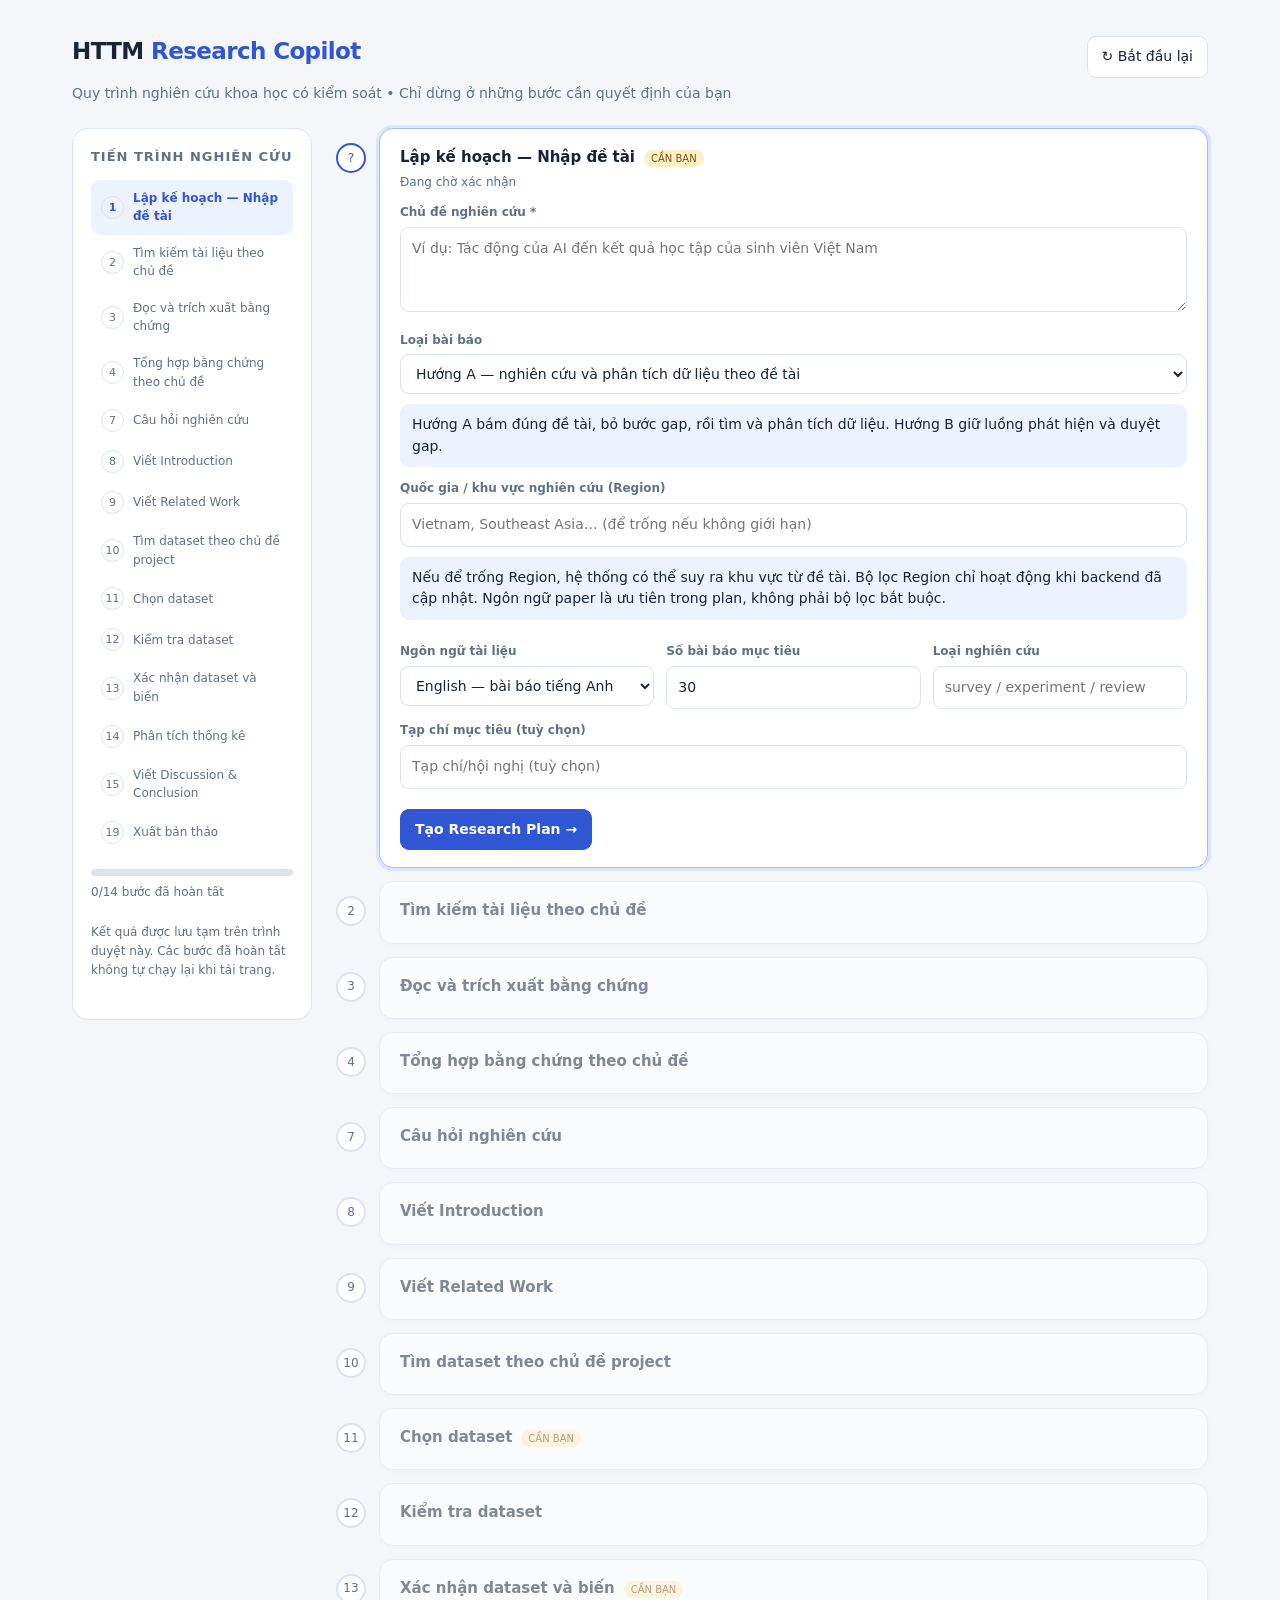
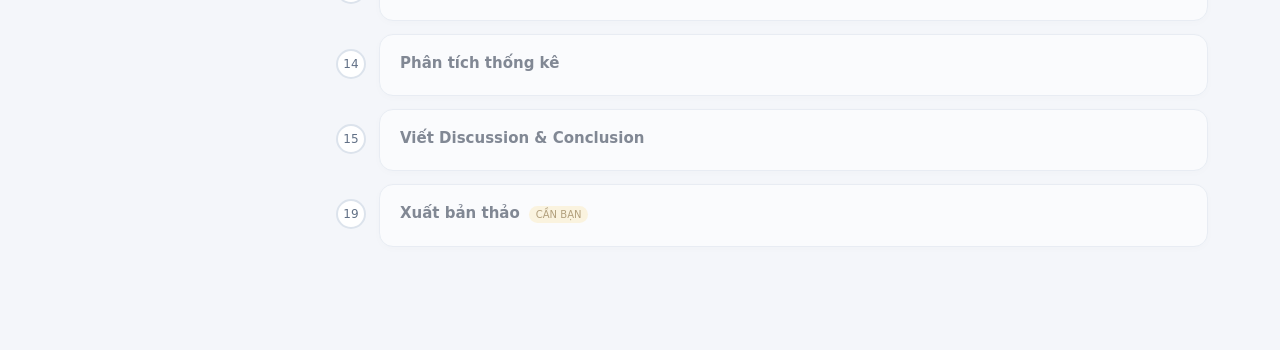
==== commit 33d13549: "Luồng A" ====
--- a/app/static/index.html
+++ b/app/static/index.html
@@ -510,6 +510,15 @@
           <h2>
             Tiến trình nghiên cứu
           </h2>
+          <label id="branch-control" style="display:none">
+            Loại bản thảo
+            <select id="project-paper-type">
+              <option value="topic_research">Hướng A — nghiên cứu theo đề tài</option>
+              <option value="original_research">Hướng B — nghiên cứu từ gap</option>
+              <option value="review">Bài tổng quan tài liệu</option>
+            </select>
+            <small>Đổi luồng sẽ giữ tài liệu đã thu thập và các bản thảo đã lưu.</small>
+          </label>
           <nav id="nav">
           </nav>
           <div class="progress">
@@ -587,6 +596,56 @@
         return response
       }
       const json = async (m, p, b) => (await api(m, p, b)).json();
+      const exportEndpoint = (c, format = 'pdf') => c.paperType === 'review'
+        ? `/reviews/${c.reviewId}/export/${format}` : '/export/paper/' + c.rqId;
+
+      function showPaperDownload(c, box, initialBlob = null) {
+        let blob = initialBlob;
+        const error = el('div', {class: 'error'});
+        const button = el('button', {class: 'primary', onclick: async () => {
+          button.disabled = true;
+          error.textContent = '';
+          button.textContent = 'Đang chuẩn bị PDF…';
+          try {
+            if (!blob) blob = await (await api('POST', exportEndpoint(c), c.paperExportOptions || {})).blob();
+            if (!blob.size) throw Error('PDF trả về rỗng.');
+            const url = URL.createObjectURL(blob);
+            const link = el('a', {href: url, download: c.paperType === 'review' ? `review_${c.reviewId}.pdf` : `research_paper_rq_${c.rqId}.pdf`});
+            document.body.append(link);
+            link.click();
+            link.remove();
+            setTimeout(() => URL.revokeObjectURL(url), 60000);
+          } catch (e) {
+            error.textContent = e.message || String(e);
+          } finally {
+            button.disabled = false;
+            button.textContent = '↓ Tải bài báo PDF';
+          }
+        }}, '↓ Tải bài báo PDF');
+        box.replaceChildren(button, error, note('Bạn có thể tải lại PDF sau khi làm mới trang.'));
+        if (c.paperType === 'review') {
+          const word = el('button', {onclick: async () => {
+            word.disabled = true;
+            error.textContent = '';
+            try {
+              const data = await (await api('POST', exportEndpoint(c, 'docx'), c.paperExportOptions || {})).blob();
+              const url = URL.createObjectURL(data);
+              const link = el('a', {href: url, download: `review_${c.reviewId}.docx`});
+              document.body.append(link); link.click(); link.remove();
+              setTimeout(() => URL.revokeObjectURL(url), 60000);
+            } catch (e) { error.textContent = e.message; }
+            finally { word.disabled = false; }
+          }}, '↓ Tải Word (.docx) để chỉnh sửa');
+          box.append(word);
+          box.append(el('button', {onclick: () => {
+            c.reviewManualEdit = true;
+            state.i = oldExportIndex + 1;
+            state.sum.length = state.i;
+            save();
+            location.reload();
+          }}, 'Chỉnh sửa nội dung (tùy chọn)'));
+        }
+      }
 
       function gate(box, label, fn) {
         return new Promise(resolve => {
@@ -625,7 +684,7 @@
         } catch {}
       };
       const steps = [{
-        title: 'Research Plan — Nhập đề tài',
+        title: 'Lập kế hoạch — Nhập đề tài',
         section: 'Lập kế hoạch',
         input: true,
         async run(c, box) {
@@ -652,10 +711,15 @@
           const type = el('input', {
             placeholder: 'survey / experiment / review'
           });
+          const paperType = el('select', {}, el('option', {value: 'topic_research'}, 'Hướng A — nghiên cứu và phân tích dữ liệu theo đề tài'),
+            el('option', {value: 'original_research'}, 'Hướng B — câu hỏi và giả thuyết từ research gap'),
+            el('option', {value: 'review'}, 'Bài tổng quan tài liệu (luồng riêng)'));
+          paperType.value = c.paperType || 'topic_research';
           const venue = el('input', {
             placeholder: 'Tạp chí/hội nghị (tuỳ chọn)'
           });
-          box.append(field('Chủ đề nghiên cứu *', topic), field(
+          box.append(field('Chủ đề nghiên cứu *', topic), field('Loại bài báo', paperType), note(
+            'Hướng A bám đúng đề tài, bỏ bước gap, rồi tìm và phân tích dữ liệu. Hướng B giữ luồng phát hiện và duyệt gap.'), field(
             'Quốc gia / khu vực nghiên cứu (Region)', region), note(
             'Nếu để trống Region, hệ thống có thể suy ra khu vực từ đề tài. Bộ lọc Region chỉ hoạt động khi backend đã cập nhật. Ngôn ngữ paper là ưu tiên trong plan, không phải bộ lọc bắt buộc.'
             ), el('div', {
@@ -673,6 +737,7 @@
               language: lang.value,
               target_paper_count: n
             };
+            payload.paper_type = paperType.value;
             if (type.value.trim()) payload.study_type = type.value.trim();
             if (venue.value.trim()) payload.target_venue = venue.value.trim();
             const r = await json('POST', '/plan', payload);
@@ -685,6 +750,7 @@
               count: n,
               plan: r.plan
             });
+            c.paperType = r.paper_type || paperType.value;
             box.replaceChildren(note('Đã tạo project #' + r.id), el('div', {}, 'Khu vực: ' + (
               r.plan.region || 'Không giới hạn')), el('div', {}, 'Từ khóa: ' + (r.plan
               .keywords || []).join(', ')));
@@ -692,7 +758,7 @@
           })
         }
       }, {
-        title: 'Literature Search — Bài báo mới nhất',
+        title: 'Tìm kiếm tài liệu theo chủ đề',
         section: 'Tổng quan tài liệu',
         async run(c, box) {
           const r = await json('POST', '/search/' + c.pid);
@@ -735,7 +801,7 @@
           return `Tìm thấy ${r.found||0}, lưu mới ${r.saved||0} bài • ${papers.length} bài hiển thị`
         }
       }, {
-        title: 'Phân tích từng paper',
+        title: 'Đọc và trích xuất bằng chứng',
         section: 'Tổng quan tài liệu',
         async run(c, box) {
           const r = await json('POST', '/analyze/' + c.pid);
@@ -744,7 +810,7 @@
           return `${r.total_analyzed||0} bài đã phân tích • ${r.fulltext_used||0} bài dùng full-text trong lượt này`
         }
       }, {
-        title: 'Tổng hợp themes',
+        title: 'Tổng hợp bằng chứng theo chủ đề',
         section: 'Tổng quan tài liệu',
         async run(c, box) {
           const r = await json('POST', '/synthesize/' + c.pid);
@@ -753,7 +819,7 @@
           return (r.themes || []).length + ' themes'
         }
       }, {
-        title: 'Phát hiện research gaps',
+        title: 'Xác định khoảng trống nghiên cứu',
         section: 'Câu hỏi nghiên cứu',
         async run(c, box) {
           const r = await json('POST', `/synthesize/${c.pid}/gaps`);
@@ -789,10 +855,11 @@
           })
         }
       }, {
-        title: 'Research Questions & Hypotheses',
+        title: 'Câu hỏi nghiên cứu',
         section: 'Câu hỏi nghiên cứu',
         async run(c, box) {
-          const r = await json('POST', '/research-questions/gap/' + c.gapId);
+          const r = await json('POST', c.paperType === 'topic_research'
+            ? '/research-questions/project/' + c.pid : '/research-questions/gap/' + c.gapId);
           const q = r.research_question;
           c.rq = q;
           c.rqId = q.id;
@@ -828,16 +895,21 @@
           return (r.citations_used || []).length + ' citations hợp lệ'
         }
       }, {
-        title: 'Tìm dataset trên Hugging Face',
+        title: 'Tìm dataset theo chủ đề project',
+        datasetDiscovery: true,
         section: 'Phân tích dữ liệu',
         async run(c, box) {
           const r = await json('POST', '/data-research/discover', {
               project_id: c.pid,
-              gap_id: c.gapId,
+              ...(c.paperType === 'original_research' && c.gapId ? {gap_id: c.gapId} : {}),
               limit: 10
           });
           c.datasets = r.datasets || [];
-          box.append(list(c.datasets.map(d => d.dataset_id)));
+          box.append(list(c.datasets.map(d => d.dataset_id + (d.relevance_note ? ' — ' + d.relevance_note : ''))));
+          if (!c.datasets.length) box.append(note('Chưa tìm được bộ dữ liệu có metadata đủ phù hợp trên Hugging Face và Mendeley Data. Xem trạng thái tìm kiếm để phân biệt lỗi nguồn với thiếu dữ liệu.', 'warning'));
+          if (r.search?.request_errors?.length) box.append(detail('Trạng thái các nguồn tìm kiếm', r.search.request_errors.join('\n')));
+          if (r.search?.query_expansion_mode === 'deterministic_fallback') box.append(note('Mở rộng ngữ nghĩa chưa khả dụng; tìm topic tiếng Việt trong metadata tiếng Anh có thể bỏ sót dữ liệu.', 'warning'));
+          else if (r.search?.insufficient_relevant_results) box.append(note('Chỉ tìm được ' + c.datasets.length + ' ứng viên phù hợp; không bổ sung dữ liệu lệch chủ đề để đủ số lượng.', 'warning'));
           return c.datasets.length + ' dataset ứng viên'
         }
       }, {
@@ -845,6 +917,12 @@
         section: 'Phân tích dữ liệu',
         input: true,
         async run(c, box) {
+          box.append(el('button', {onclick: () => {
+            state.i = steps.findIndex(s => s.datasetDiscovery);
+            state.sum.length = state.i;
+            save();
+            location.reload();
+          }}, 'Tìm lại dataset theo đề tài'));
           box.append(note(
             'Điểm phù hợp dựa trên metadata; hãy kiểm tra mô tả, giấy phép và dữ liệu thực tế.',
             'warning'));
@@ -854,14 +932,14 @@
             type: 'radio',
             name: 'dataset',
             value: d.dataset_id
-          }), el('strong', {}, d.dataset_id), el('small', {},
-            `Điểm: ${d.topic_match_score??'?'} • Lượt tải: ${d.downloads??'?'} • License: ${d.license||'không rõ'}`
-            ), el('small', {}, (d.description || '').slice(0, 250)), d.dataset_url ? el(
+          }), el('strong', {}, d.title || d.dataset_id), el('small', {}, d.source || 'Hugging Face'), el('small', {},
+            `Điểm khớp metadata: ${d.gap_match_score??'?'} • Lượt tải: ${d.downloads??'?'} • Giấy phép: ${d.license||'không rõ'}`
+            ), el('small', {}, d.relevance_note || ''), el('small', {}, (d.description || '').slice(0, 250)), d.dataset_url ? el(
           'a', {
             href: d.dataset_url,
             target: '_blank',
             rel: 'noopener noreferrer'
-          }, 'Mở Hugging Face') : '')));
+          }, 'Mở nguồn dữ liệu') : '')));
           const own = el('input', {
             placeholder: 'owner/dataset-name'
           });
@@ -890,6 +968,7 @@
             total: r.num_rows_total
           };
           box.append(detail('Danh sách cột', c.inspect.columns.map(x => x.name).join(', ')));
+          if (r.description) box.append(detail('Mô tả và giới hạn đo lường của nguồn', r.description));
           return `${c.inspect.columns.length} cột • ${c.inspect.splits.length} split`
         }
       }, {
@@ -907,7 +986,7 @@
           box.append(el('strong', {}, 'Xem trước dữ liệu'), tab(I.preview, cols.slice(0, 8)));
           const split = el('select', {}, I.splits.map((s, i) => el('option', {
             value: i
-          }, `${s.config} / ${s.split} (${s.num_rows??'?'} dòng)`)));
+          }, `${s.filename || s.config} / ${s.split} (${s.num_rows??'?'} dòng)`)));
           const options = () => [el('option', {
             value: ''
           }, '— Không chọn —'), ...cols.map(x => el('option', {
@@ -930,6 +1009,16 @@
           const confirm = el('input', {
             type: 'checkbox'
           });
+          const roleInputs = {};
+          const roleLabels = {auto: 'Tự nhận diện', identifier: 'Mã định danh', categorical: 'Phân loại', continuous: 'Liên tục', text: 'Văn bản', datetime: 'Thời gian'};
+          const rolesBox = el('div', {}, cols.map(name => {
+            const select = el('select', {}, Object.entries(roleLabels).map(([value, label]) => el('option', {value}, label)));
+            roleInputs[name] = select;
+            return field(name, select);
+          }));
+          const correlationInputs = el('div', {}, cols.map(name => el('label', {class: 'option'}, el('input', {type: 'checkbox', value: name}), name)));
+          box.append(detail('Vai trò biến: kiểm tra nhãn số và mã định danh', ''), rolesBox,
+            detail('Chọn biến tương quan (tối đa 20; để trống để tự chọn)', ''), correlationInputs);
           box.append(field('Split phân tích', split), el('div', {
               class: 'row three'
             }, field('Biến phụ thuộc', target), field('Biến nhóm', group), field(
@@ -944,12 +1033,18 @@
             const s = I.splits[Number(split.value)];
             c.selection = {
               dataset_id: c.datasetId,
+              project_id: c.pid,
+              ...(c.paperType === 'original_research' && c.gapId ? {gap_id: c.gapId} : {}),
               config: s.config,
               split: s.split,
               confirm_dataset: true,
               max_rows: Math.max(100, Math.min(100000, Number(max.value) || 50000)),
               predictor_columns: p
             };
+            c.selection.column_roles = Object.fromEntries(Object.entries(roleInputs).filter(([, input]) => input.value !== 'auto').map(([name, input]) => [name, input.value]));
+            const correlations = [...correlationInputs.querySelectorAll('input:checked')].map(input => input.value);
+            if (correlations.length > 20) throw Error('Chọn tối đa 20 biến tương quan.');
+            if (correlations.length) c.selection.correlation_columns = correlations;
             if (target.value) c.selection.target_column = target.value;
             if (group.value) c.selection.group_column = group.value;
             box.replaceChildren(note(`Đã xác nhận: ${c.datasetId} — ${s.config}/${s.split}`));
@@ -963,6 +1058,42 @@
         async run(c, box) {
           c.analysis = await json('POST', '/data-research/analyze', c.selection);
           box.append(detail('Results (bản nháp)', c.analysis.results_draft));
+          box.append(detail('Methods (bản nháp)', c.analysis.methods_draft));
+          box.append(detail('Vai trò biến và chất lượng trên mẫu', JSON.stringify({roles: c.analysis.column_roles, quality: c.analysis.quality_report}, null, 2)));
+          box.append(detail('Kế hoạch và kiểm định', JSON.stringify({plan: c.analysis.analysis_plan, tests: c.analysis.group_test, regression: c.analysis.ols_regression}, null, 2)));
+          for (const chart of c.analysis.charts || []) {
+            box.append(el('strong', {}, chart.column || 'Tương quan Pearson'));
+            if (chart.type === 'histogram' || chart.type === 'bar') {
+              const peak = Math.max(1, ...chart.counts);
+              chart.counts.forEach((count, i) => {
+                const label = chart.labels ? chart.labels[i] : `${chart.edges[i].toPrecision(3)} – ${chart.edges[i+1].toPrecision(3)}`;
+                box.append(el('div', {}, `${label}: ${count}`, el('div', {style: `height:12px;background:#4c78a8;width:${100*count/peak}%`})));
+              });
+            } else if (chart.type === 'heatmap') {
+              const table = el('table', {}, el('tr', {}, el('th', {}, ''), ...chart.columns.map(c => el('th', {}, c))));
+              chart.columns.forEach(a => table.append(el('tr', {}, el('th', {}, a), ...chart.columns.map(b => {
+                const value = chart.matrix[a][b];
+                return el('td', {style: `background:rgba(${value < 0 ? '220,80,60' : '60,120,210'},${value == null ? 0 : Math.abs(value)*.7})`}, value == null ? '—' : String(value));
+              }))));
+              box.append(table);
+            } else if (chart.type === 'boxplot') {
+              const all = chart.groups.flatMap(g => g.quantiles);
+              const lo = Math.min(...all), span = Math.max(...all)-lo || 1;
+              const scale = v => 10+280*(v-lo)/span;
+              chart.groups.forEach(g => {
+                const svg = document.createElementNS('http://www.w3.org/2000/svg', 'svg');
+                svg.setAttribute('viewBox', '0 0 300 30');
+                svg.style.maxWidth = '600px';
+                const [min,q1,median,q3,max] = g.quantiles;
+                for (const [tag, attrs] of [['line',{x1:scale(min),x2:scale(max),y1:15,y2:15,stroke:'#4c78a8'}],['rect',{x:scale(q1),y:5,width:Math.max(1,scale(q3)-scale(q1)),height:20,fill:'#9ecae1'}],['line',{x1:scale(median),x2:scale(median),y1:5,y2:25,stroke:'#222'}]]) {
+                  const node = document.createElementNS(svg.namespaceURI,tag);
+                  Object.entries(attrs).forEach(([k,v]) => node.setAttribute(k,v));
+                  svg.append(node);
+                }
+                box.append(el('div', {}, `${g.group} (n=${g.n}); min/Q1/median/Q3/max: ${g.quantiles.join(', ')}`), svg);
+              });
+            }
+          }
           const o = c.analysis.overview || {};
           return `${o.rows_analyzed??'?'} dòng • ${o.columns_count??'?'} cột`
         }
@@ -982,23 +1113,146 @@
           return 'Đã hoàn thành Discussion & Conclusion'
         }
       }, {
-        title: 'Xuất bài báo PDF',
+        title: 'Xuất bản thảo',
         section: 'Xuất bản',
-        async run(c, box) {
-          const blob = await (await api('POST', '/export/paper/' + c.rqId)).blob();
+        input: true,
+        async run(c, box) {
+          const title = el('input', {value: c.paperType === 'review' ? c.review.manuscript.title : c.topic || '', placeholder: 'Để trống để dùng tên đề tài'});
+          if (c.paperType === 'review') title.disabled = true;
+          const authors = el('textarea', {rows: 4, placeholder: 'Mỗi dòng: Họ tên | Đơn vị công tác | Email | * (tác giả liên hệ)'});
+          const keywords = el('input', {placeholder: 'Các từ khóa, phân cách bằng dấu chấm phẩy'});
+          const notes = el('input', {type: 'checkbox'});
+          box.append(field('Tiêu đề bài báo', title), field('Tác giả (tùy chọn)', authors),
+            field('Từ khóa (để trống để dùng từ khóa đề tài)', keywords),
+            el('label', {class: 'option'}, notes, 'Kèm trang ghi chú dành cho tác giả'));
+          return gate(box, 'Tạo bản PDF bài báo →', async () => {
+          const options = {include_author_notes: notes.checked, authors: authors.value.split('\n').filter(line => line.trim()).map(line => {
+            const [name, affiliation = '', email = '', corresponding = ''] = line.split('|').map(s => s.trim());
+            return {name, affiliation, email, corresponding: corresponding === '*'};
+          })};
+          if (title.value.trim()) options.title = title.value.trim();
+          if (keywords.value.trim()) options.keywords = keywords.value.split(';').map(s => s.trim()).filter(Boolean);
+          const blob = await (await api('POST', exportEndpoint(c), options)).blob();
           if (!blob.size) throw Error('PDF trả về rỗng.');
-          const url = URL.createObjectURL(blob);
-          const a = el('a', {
-            class: 'btn primary',
-            href: url,
-            download: `research_paper_rq_${c.rqId}.pdf`
-          }, '↓ Tải bài báo PDF');
-          box.append(a, note(
-            'Kiểm tra mục ghi chú tác giả và toàn bộ trích dẫn trước khi sử dụng.'));
+          c.paperExportOptions = options;
+          showPaperDownload(c, box, blob);
           return 'Hoàn tất • PDF sẵn sàng tải xuống'
+          });
         }
       }];
+      // Keep the existing empirical branch intact; review has its own writing engine.
+      steps.forEach((step, i) => { if (i >= 5 && i < steps.length-1) step.paperType = 'original_research'; });
+      steps[4].paperType = 'original_research';
+      for (let i = 6; i < steps.length-1; i++) {
+        delete steps[i].paperType;
+        steps[i].paperTypes = ['topic_research', 'original_research'];
+      }
+      const oldExportIndex = steps.length-1;
+      steps.splice(oldExportIndex, 0, {
+        title: 'Viết bản thảo tổng quan theo bằng chứng', section: 'Viết bài tổng quan', paperType: 'review',
+        async run(c, box) {
+          c.review = await json('POST', '/reviews/project/' + c.pid);
+          c.reviewId = c.review.id;
+          for (const section of c.review.manuscript.sections) {
+            box.append(detail(section.title, section.paragraphs.map(p => p.text).join('\n\n')));
+          }
+          box.append(note('Bản tổng quan tường thuật; chưa kiểm chứng nội dung. Mọi trích đoạn có thể xem ở bước chỉnh sửa.', 'warning'));
+          return 'Bản thảo #' + c.reviewId + ' • ' + c.review.manuscript.papers.length + ' tài liệu nguồn';
+        }
+      }, {
+        title: 'Chỉnh sửa bản thảo (tùy chọn)', section: 'Viết bài tổng quan', paperType: 'review', input: true, reviewEditor: true,
+        async run(c, box) {
+          c.review = await json('GET', '/reviews/' + c.reviewId);
+          const manuscript = c.review.manuscript;
+          const title = el('input', {value: manuscript.title});
+          box.append(field('Tiêu đề', title));
+          const previousChecks = c.review.validation || {};
+          const previousIssues = [...(previousChecks.errors || []).map(e => e.paragraph_id + ': ' + e.reason),
+            ...(previousChecks.semantic_decisions || []).filter(d => !d.supported).map(d => d.paragraph_id + ': ' + d.reason)];
+          if (previousIssues.length) box.append(note('Các đoạn cần sửa:', 'warning'), list(previousIssues));
+          const edits = {};
+          for (const section of manuscript.sections) {
+            if (section.key === 'methodology') {
+              box.append(detail(section.title + ' (từ nhật ký thực tế)', section.paragraphs.map(p => p.text).join('\n\n')));
+              continue;
+            }
+            box.append(el('h3', {}, section.title));
+            edits[section.key] = section.paragraphs.map((paragraph, i) => {
+              const text = el('textarea', {rows: 6, value: paragraph.text});
+              const evidence = el('div');
+              const links = [];
+              function addLink(link) {
+                const source = el('select', {}, manuscript.evidence_sources.map(s => {
+                  const paper = manuscript.papers.find(p => p.id === s.paper_id);
+                  return el('option', {value: s.source_id}, `[${s.paper_id}] ${paper?.title || ''} — ${s.kind === 'abstract' ? 'Tóm tắt' : 'Đoạn toàn văn'}`);
+                }));
+                source.value = link.source_id || manuscript.evidence_sources[0].source_id;
+                const quote = el('textarea', {rows: 3, value: link.quote || ''});
+                const omit = el('input', {type: 'checkbox'});
+                const preview = el('div');
+                const refresh = () => {
+                  preview.replaceChildren(detail('Xem trích đoạn nguồn', manuscript.evidence_sources.find(s => s.source_id === source.value)?.text || ''));
+                };
+                source.onchange = refresh; refresh();
+                evidence.append(field('Nguồn bằng chứng', source), preview, field('Trích dẫn nguyên văn hỗ trợ đoạn viết', quote),
+                  el('label', {}, omit, ' Bỏ liên kết này'));
+                links.push({source, quote, omit});
+              }
+              paragraph.evidence.forEach(addLink);
+              box.append(field('Đoạn ' + (i+1) + ' — trích dẫn theo mã bài [n]', text), evidence,
+                el('button', {onclick: () => addLink({})}, 'Thêm nguồn bằng chứng'));
+              return {text, links};
+            });
+          }
+          box.append(note('Đối chiếu nội dung với nguồn trước khi xác nhận. Chỉnh sửa sẽ tạo phiên bản mới và phải kiểm chứng lại.'));
+          return gate(box, 'Lưu phiên bản và kiểm chứng →', async () => {
+            const sections = {};
+            for (const [key, paragraphs] of Object.entries(edits)) sections[key] = {paragraphs: paragraphs.map(p => ({
+              text: p.text.value, evidence: p.links.filter(l => !l.omit.checked).map(l => ({
+                source_id: l.source.value, paper_id: manuscript.evidence_sources.find(s => s.source_id === l.source.value).paper_id,
+                quote: l.quote.value
+              }))
+            }))};
+            c.review = await json('PUT', '/reviews/' + c.reviewId, {title: title.value, sections});
+            c.reviewId = c.review.id;
+            c.reviewManualEdit = false;
+            box.replaceChildren(note('Đã lưu phiên bản #' + c.reviewId));
+            return 'Phiên bản #' + c.reviewId + ' đã lưu';
+          });
+        }
+      }, {
+        title: 'Tự kiểm chứng và sửa bản thảo', section: 'Kiểm chứng khoa học', paperType: 'review', back: oldExportIndex+1,
+        async run(c, box) {
+          const report = await json('POST', '/reviews/' + c.reviewId + '/validate');
+          const validation = report.validation;
+          c.reviewId = report.id || c.reviewId;
+          c.review = {...c.review, id: c.reviewId, status: report.status, validation,
+            manuscript: report.manuscript || c.review.manuscript};
+          save();
+          const issues = [...(validation.errors || []).map(e => e.paragraph_id + ': ' + e.reason),
+            ...(validation.semantic_decisions || []).filter(d => !d.supported).map(d => d.paragraph_id + ': ' + d.reason)];
+          if (issues.length) box.append(list(issues));
+          if (!validation.ok) throw Error('Hệ thống đã tự sửa và kiểm tra lại nhưng vẫn chưa đủ bằng chứng để xác nhận một số đoạn. Có thể thử lại tự động hoặc bổ sung nguồn/điều chỉnh phạm vi.');
+          const rounds = validation.auto_repair?.rounds || 0;
+          if (rounds) box.append(note('Đã tự chỉnh sửa và kiểm tra lại bản thảo trong ' + rounds + ' lượt.'));
+          box.append(detail('Nội dung sau kiểm chứng', c.review.manuscript.sections.map(s => s.title + '\n' + s.paragraphs.map(p => p.text).join('\n\n')).join('\n\n')));
+          box.append(note('Đã kiểm tra mã nguồn, trích đoạn, số liệu và đối chiếu nội dung bằng AI. Cần tác giả rà soát học thuật trước khi sử dụng.'));
+          return 'Đạt kiểm chứng tự động • vẫn cần rà soát học thuật';
+        }
+      });
+      // Migrate progress from the prior 16-step empirical workflow without losing its project.
+      if (!state.workflowVersion) {
+        if (state.ctx.pid && !state.ctx.paperType) state.ctx.paperType = 'original_research';
+        if (state.i >= oldExportIndex) {
+          if (state.sum[oldExportIndex]) state.sum[oldExportIndex+3] = state.sum[oldExportIndex];
+          state.i += 3;
+        }
+        state.workflowVersion = 3;
+        save();
+      }
       const cards = [];
+      const matchesBranch = (step) => (!step.paperType || step.paperType === (state.ctx.paperType || 'topic_research'))
+        && (!step.paperTypes || step.paperTypes.includes(state.ctx.paperType || 'topic_research'));
       steps.forEach((step, i) => {
         const dot = el('div', {
             class: 'dot'
@@ -1034,14 +1288,23 @@
       });
 
       function update() {
+        $('#branch-control').style.display = state.ctx.pid ? 'block' : 'none';
+        $('#project-paper-type').value = state.ctx.paperType || 'original_research';
+        $('#project-paper-type').disabled = !!document.querySelector('.step.run');
         cards.forEach((card, i) => {
+          const skipped = !matchesBranch(steps[i])
+            || (steps[i].reviewEditor && !state.ctx.reviewManualEdit);
+          card.root.style.display = skipped ? 'none' : '';
           const stateClass = i < state.i ? 'done' : i === state.i ? 'active' : '';
           const n = $('#nav').children[i];
+          n.style.display = skipped ? 'none' : '';
           n.className = 'navitem ' + stateClass;
           n.querySelector('.navnum').textContent = i < state.i ? '✓' : i + 1
         });
-        $('#bar').style.width = (100 * state.i / steps.length) + '%';
-        $('#progress-label').textContent = `${state.i}/${steps.length} bước đã hoàn tất`
+        const applicable = steps.map((s, i) => ({s,i})).filter(({s}) => matchesBranch(s) && (!s.reviewEditor || state.ctx.reviewManualEdit));
+        const finished = applicable.filter(({i}) => i < state.i).length;
+        $('#bar').style.width = (100 * finished / applicable.length) + '%';
+        $('#progress-label').textContent = `${finished}/${applicable.length} bước đã hoàn tất`
       }
 
       function status(i, kind, summary) {
@@ -1053,7 +1316,12 @@
         update()
       }
       steps.forEach((_, i) => {
-        if (i < state.i) status(i, 'done', state.sum[i] || 'Đã hoàn thành')
+        if (i < state.i) {
+          status(i, 'done', state.sum[i] || 'Đã hoàn thành');
+          if (i === steps.length - 1 && (state.ctx.rqId || state.ctx.reviewId)) {
+            showPaperDownload(state.ctx, cards[i].body);
+          }
+        }
       });
       let busy = false;
       async function run() {
@@ -1063,6 +1331,12 @@
           const i = state.i,
             step = steps[i],
             card = cards[i];
+          if (!matchesBranch(step)) {
+            state.i++; save(); update(); continue;
+          }
+          if (step.reviewEditor && !state.ctx.reviewManualEdit) {
+            state.i++; save(); update(); continue;
+          }
           status(i, step.input ? 'wait' : 'run', step.input ? 'Đang chờ xác nhận' : 'Đang xử lý…');
           card.body.replaceChildren();
           card.root.scrollIntoView({
@@ -1089,12 +1363,13 @@
             }, 'Thử lại'));
             if (step.back !== undefined) card.body.append(el('button', {
               onclick: () => {
+                if (step.paperType === 'review') state.ctx.reviewManualEdit = true;
                 state.i = step.back;
                 state.sum.length = state.i;
                 save();
                 location.reload()
               }
-            }, 'Quay lại bước chọn'));
+            }, step.paperType === 'review' ? 'Quay lại chỉnh sửa bản thảo' : 'Quay lại bước chọn'));
             busy = false;
             return
           }
@@ -1109,6 +1384,22 @@
         if (confirm('Xóa tiến trình đang lưu trên trình duyệt và bắt đầu nghiên cứu mới?')) {
           localStorage.removeItem(KEY);
           location.reload()
+        }
+      };
+      $('#project-paper-type').onchange = async event => {
+        const nextType = event.target.value;
+        event.target.disabled = true;
+        try {
+          await json('PATCH', '/plan/' + state.ctx.pid + '/paper-type', {paper_type: nextType});
+          state.ctx.paperType = nextType;
+          if (state.i >= 4) state.i = nextType === 'review' ? oldExportIndex : nextType === 'topic_research' ? 6 : 4;
+          state.sum.length = state.i;
+          save();
+          location.reload();
+        } catch (e) {
+          event.target.value = state.ctx.paperType;
+          event.target.disabled = false;
+          alert(e.message || 'Không đổi được loại bài.');
         }
       };
       update();
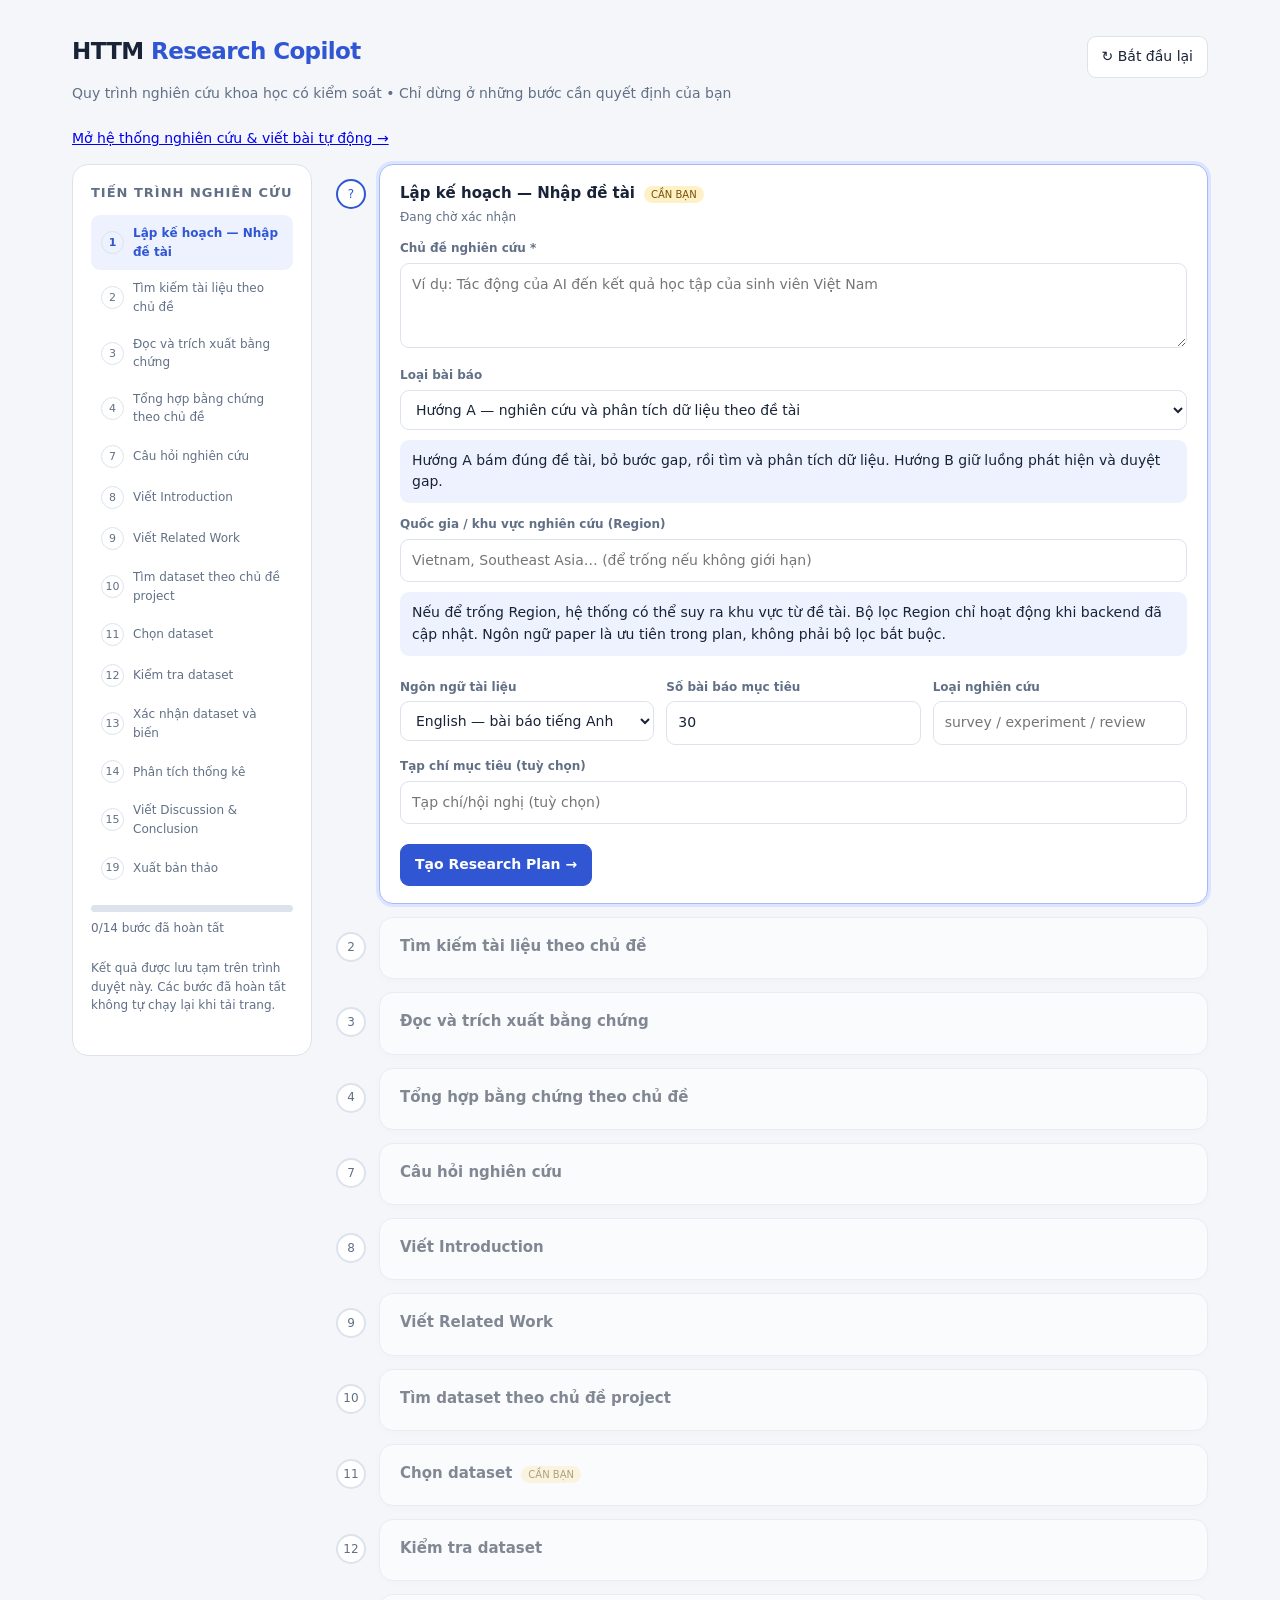
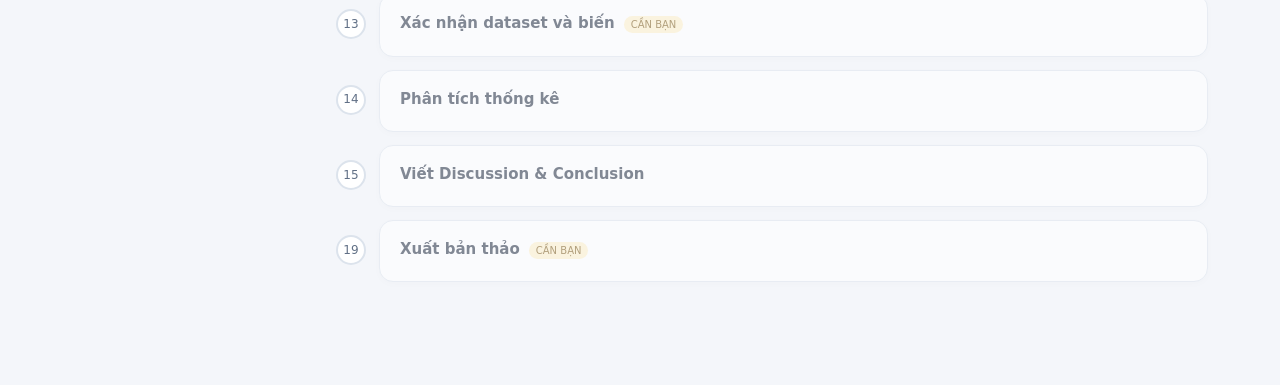
==== commit e7eaca96: "update" ====
--- a/app/static/index.html
+++ b/app/static/index.html
@@ -505,6 +505,7 @@
       <p class="sub">
         Quy trình nghiên cứu khoa học có kiểm soát • Chỉ dừng ở những bước cần quyết định của bạn
       </p>
+      <p><a href="autonomous.html">Mở hệ thống nghiên cứu & viết bài tự động →</a></p>
       <div class="layout">
         <aside class="side">
           <h2>
@@ -765,13 +766,25 @@
           const papers = (r.papers || []).slice().sort((a, b) => (b.publication_date || String(b
             .year || '')).localeCompare(a.publication_date || String(a.year || '')));
           c.paperCount = papers.length;
+          c.papers = papers;
+          const sourceTotals = {};
+          (r.search_audit?.provider_queries || []).forEach(item => {
+            const total = sourceTotals[item.source] || (sourceTotals[item.source] = {retrieved: 0, failures: 0});
+            total.retrieved += item.retrieved || 0;
+            if (item.error) total.failures += 1;
+          });
+          const sourceSummary = Object.entries(sourceTotals).map(([name, total]) =>
+            `${name}: ${total.retrieved} kết quả${total.failures ? `, lỗi ${total.failures} lượt` : ''}`).join('\n');
           const region = c.plan?.region || c.region;
           box.append(note(
-            'Kết quả được xếp mới nhất trước theo publication_date (nếu có), sau đó theo năm. ' +
-            (region ? 'Khu vực yêu cầu: ' + region + '.' : 'Không giới hạn khu vực.')));
+            'Kết quả được xếp theo độ liên quan trước, sau đó theo citation và độ mới. Hệ thống mở rộng dần phạm vi năm khi thiếu bài. ' +
+            (region ? 'Yêu cầu khu vực ' + region + ' được xét trong sàng lọc ngữ nghĩa; abstract có thể không ghi rõ địa điểm.' : 'Không giới hạn khu vực.')));
+          if (papers.length < c.count) box.append(note(
+            `Tìm được ${papers.length}/${c.count} bài mục tiêu sau khi mở rộng tìm kiếm. Có thể xem truy vấn và thống kê từng nguồn bên dưới.`, 'warning'));
           if (!papers.length) box.append(note(
             'Không có bài báo phù hợp. Có thể cần mở rộng phạm vi thời gian hoặc điều chỉnh Region.',
             'warning'));
+          box.append(detail('Thống kê nguồn tìm kiếm', sourceSummary || 'Không nhận được thống kê nguồn.'));
           const holder = el('div', {
             class: 'papers'
           });
@@ -782,6 +795,8 @@
               .publication_date || p.year || 'Không rõ ngày', p.venue || '', p.source ||
               ''
             ].filter(Boolean).join(' • ')));
+            if (p.abstract) item.append(el('p', {}, p.abstract.slice(0, 650) + (p.abstract.length > 650 ? '…' : '')));
+            if (p.citation_count) item.append(el('small', {}, `Được trích dẫn ${p.citation_count} lần theo metadata nguồn.`));
             if (p.doi) item.append(el('span', {
               class: 'pill'
             }, 'DOI: ' + p.doi));
@@ -797,7 +812,9 @@
             }, ' Xem bài báo'));
             holder.append(item)
           });
-          box.append(holder, detail('Truy vấn tìm kiếm', r.query_used || ''));
+          box.append(holder, detail('Truy vấn tìm kiếm', r.query_used || ''),
+            detail('Phạm vi và số bài qua từng lượt', (r.search_audit?.windows || []).map(w =>
+              `${w.from_year}–nay: ${w.retrieved} lấy về, ${w.after_date_filter} qua lọc ngày${w.region_mentions == null ? '' : ', ' + w.region_mentions + ' có nhắc vùng'}`).join('\n')));
           return `Tìm thấy ${r.found||0}, lưu mới ${r.saved||0} bài • ${papers.length} bài hiển thị`
         }
       }, {
@@ -805,6 +822,18 @@
         section: 'Tổng quan tài liệu',
         async run(c, box) {
           const r = await json('POST', '/analyze/' + c.pid);
+          (r.analyses || []).forEach(a => {
+            const paper = (c.papers || []).find(p => p.id === a.paper_id);
+            const basis = a.evidence_basis === 'fulltext_pdf_excerpts' ? 'trích đoạn toàn văn PDF' :
+              a.evidence_basis === 'abstract_only' ? 'abstract' : 'chưa ghi nhận phạm vi đọc';
+            const card = el('article', {class: 'paper'},
+              el('strong', {}, a.title || paper?.title || `Paper #${a.paper_id}`),
+              el('p', {}, a.plain_language_summary || a.key_finding || 'Chưa trích xuất được tóm tắt dễ hiểu.'));
+            card.append(el('small', {}, `Căn cứ: ${basis}${a.method ? ' · Phương pháp: ' + a.method : ''}${a.population ? ' · Mẫu: ' + a.population : ''}`));
+            if (a.evidence_excerpt) card.append(el('small', {}, 'Trích đoạn căn cứ: “' + a.evidence_excerpt + '”'));
+            if (a.limitation) card.append(el('small', {}, 'Giới hạn được nêu: ' + a.limitation));
+            box.append(card);
+          });
           box.append(detail('Phát hiện chính', (r.analyses || []).map(a =>
             `[${a.paper_id}] ${a.key_finding}`).join('\n\n')));
           return `${r.total_analyzed||0} bài đã phân tích • ${r.fulltext_used||0} bài dùng full-text trong lượt này`
@@ -814,8 +843,9 @@
         section: 'Tổng quan tài liệu',
         async run(c, box) {
           const r = await json('POST', '/synthesize/' + c.pid);
-          box.append(list((r.themes || []).map(t =>
-            `${t.name} (${(t.paper_ids||[]).length} paper)`)));
+          (r.themes || []).forEach(t => box.append(el('article', {class: 'paper'},
+            el('strong', {}, t.name), el('p', {}, t.description || 'Chưa có phần giải thích.'),
+            el('small', {}, `Bằng chứng: ${(t.paper_ids || []).length} nghiên cứu [${(t.paper_ids || []).join(', ')}]`))));
           return (r.themes || []).length + ' themes'
         }
       }, {
